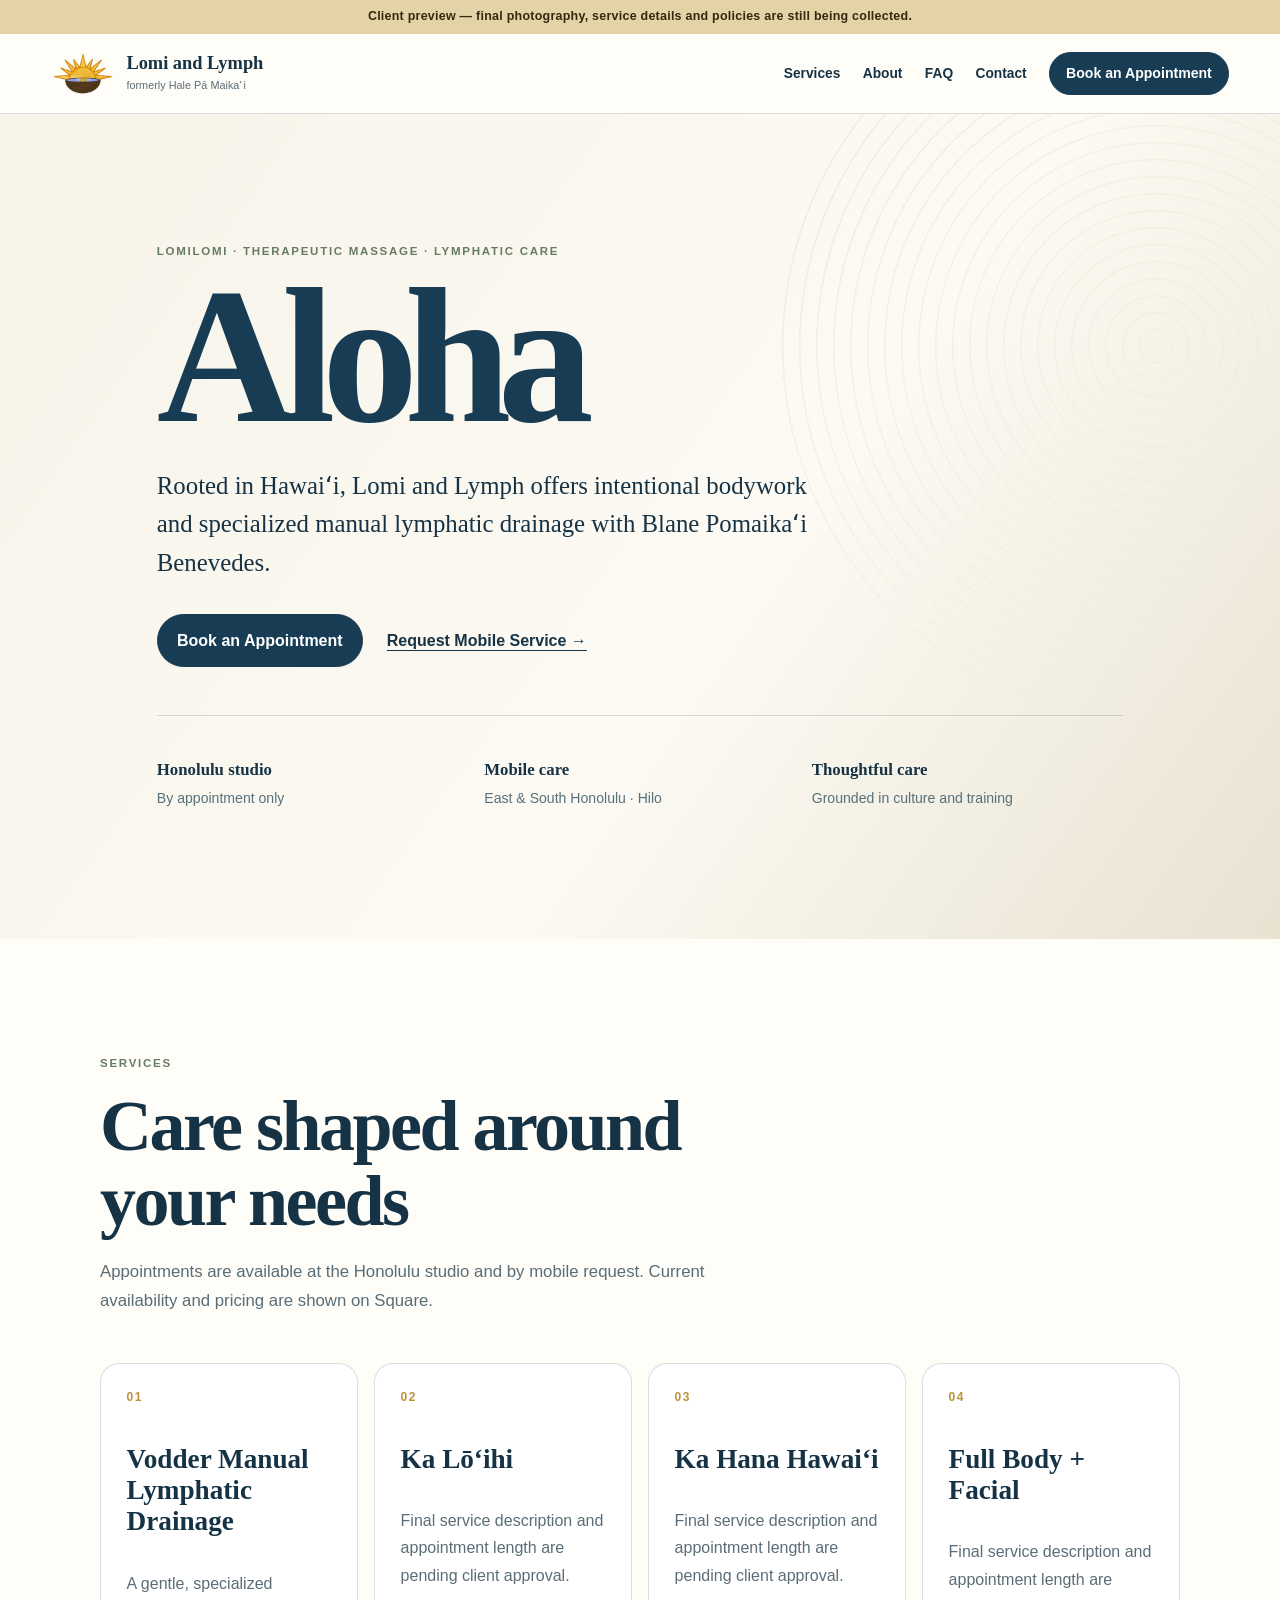
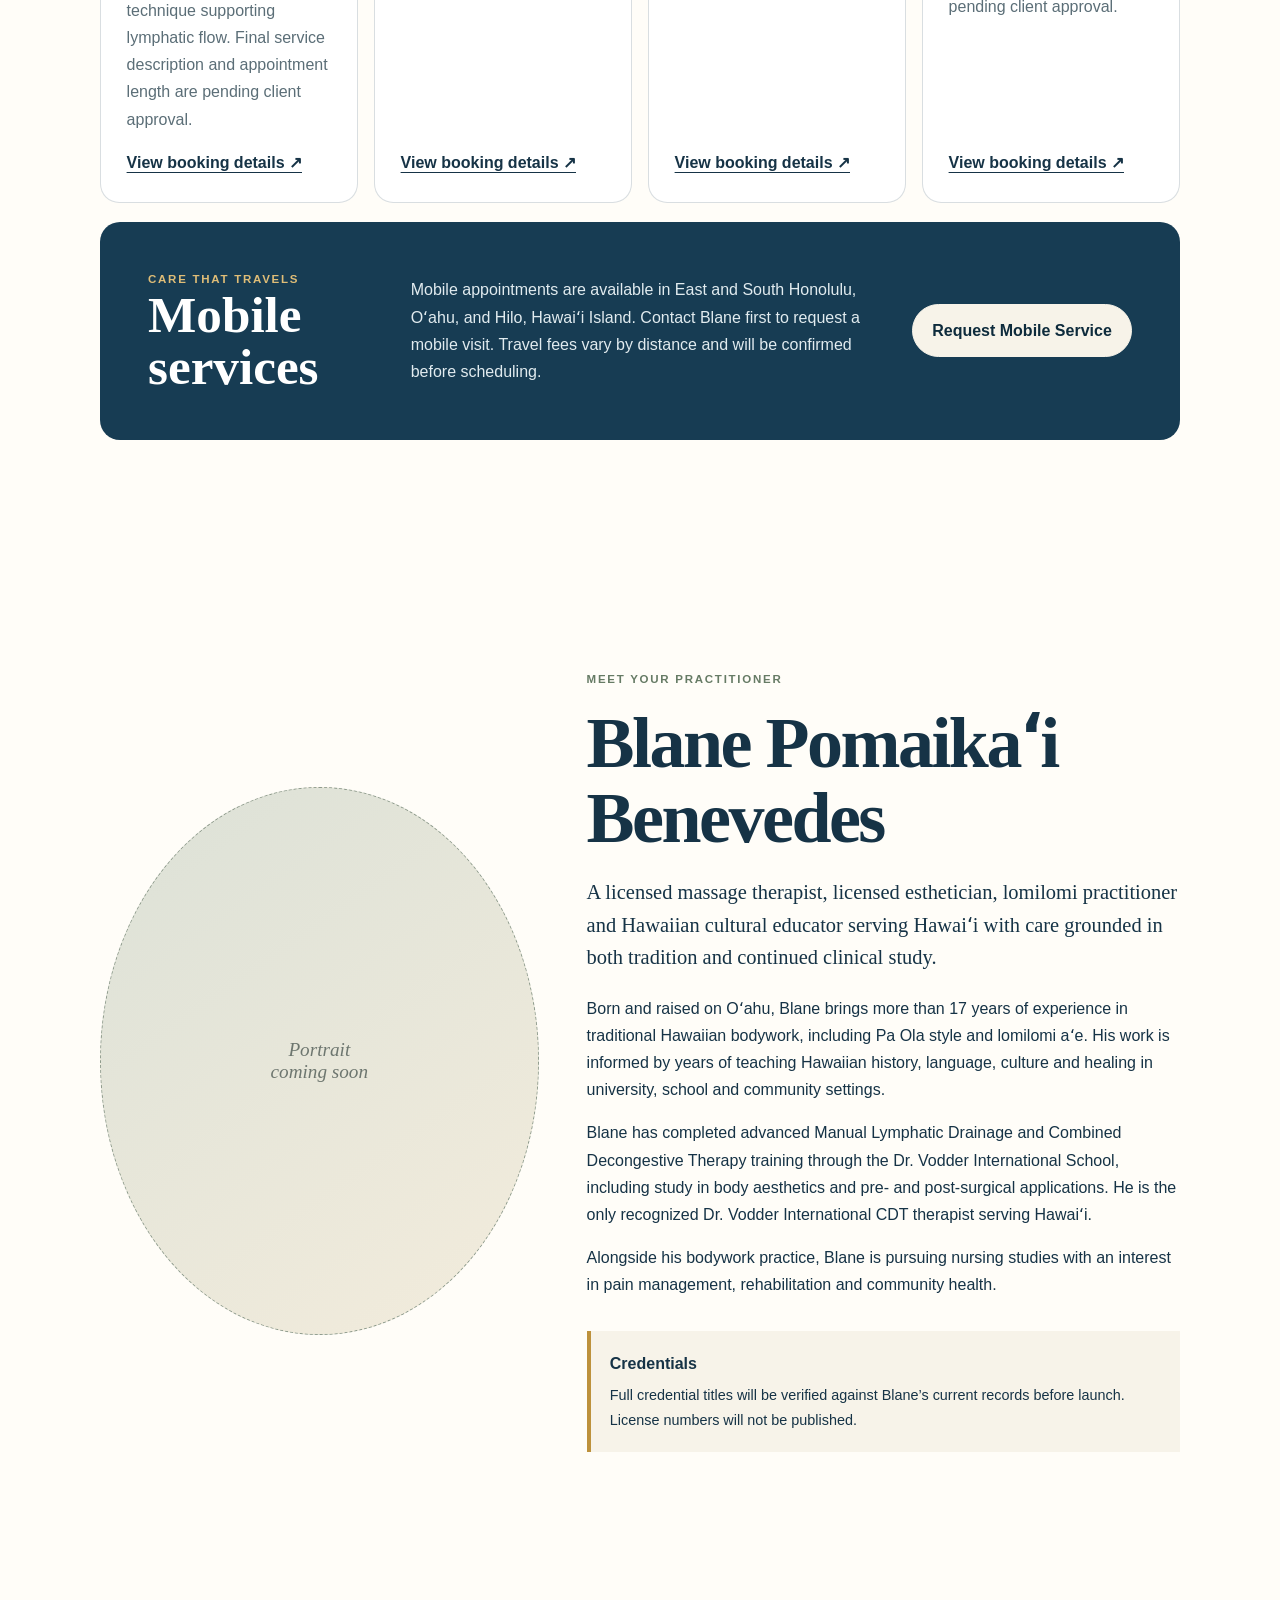
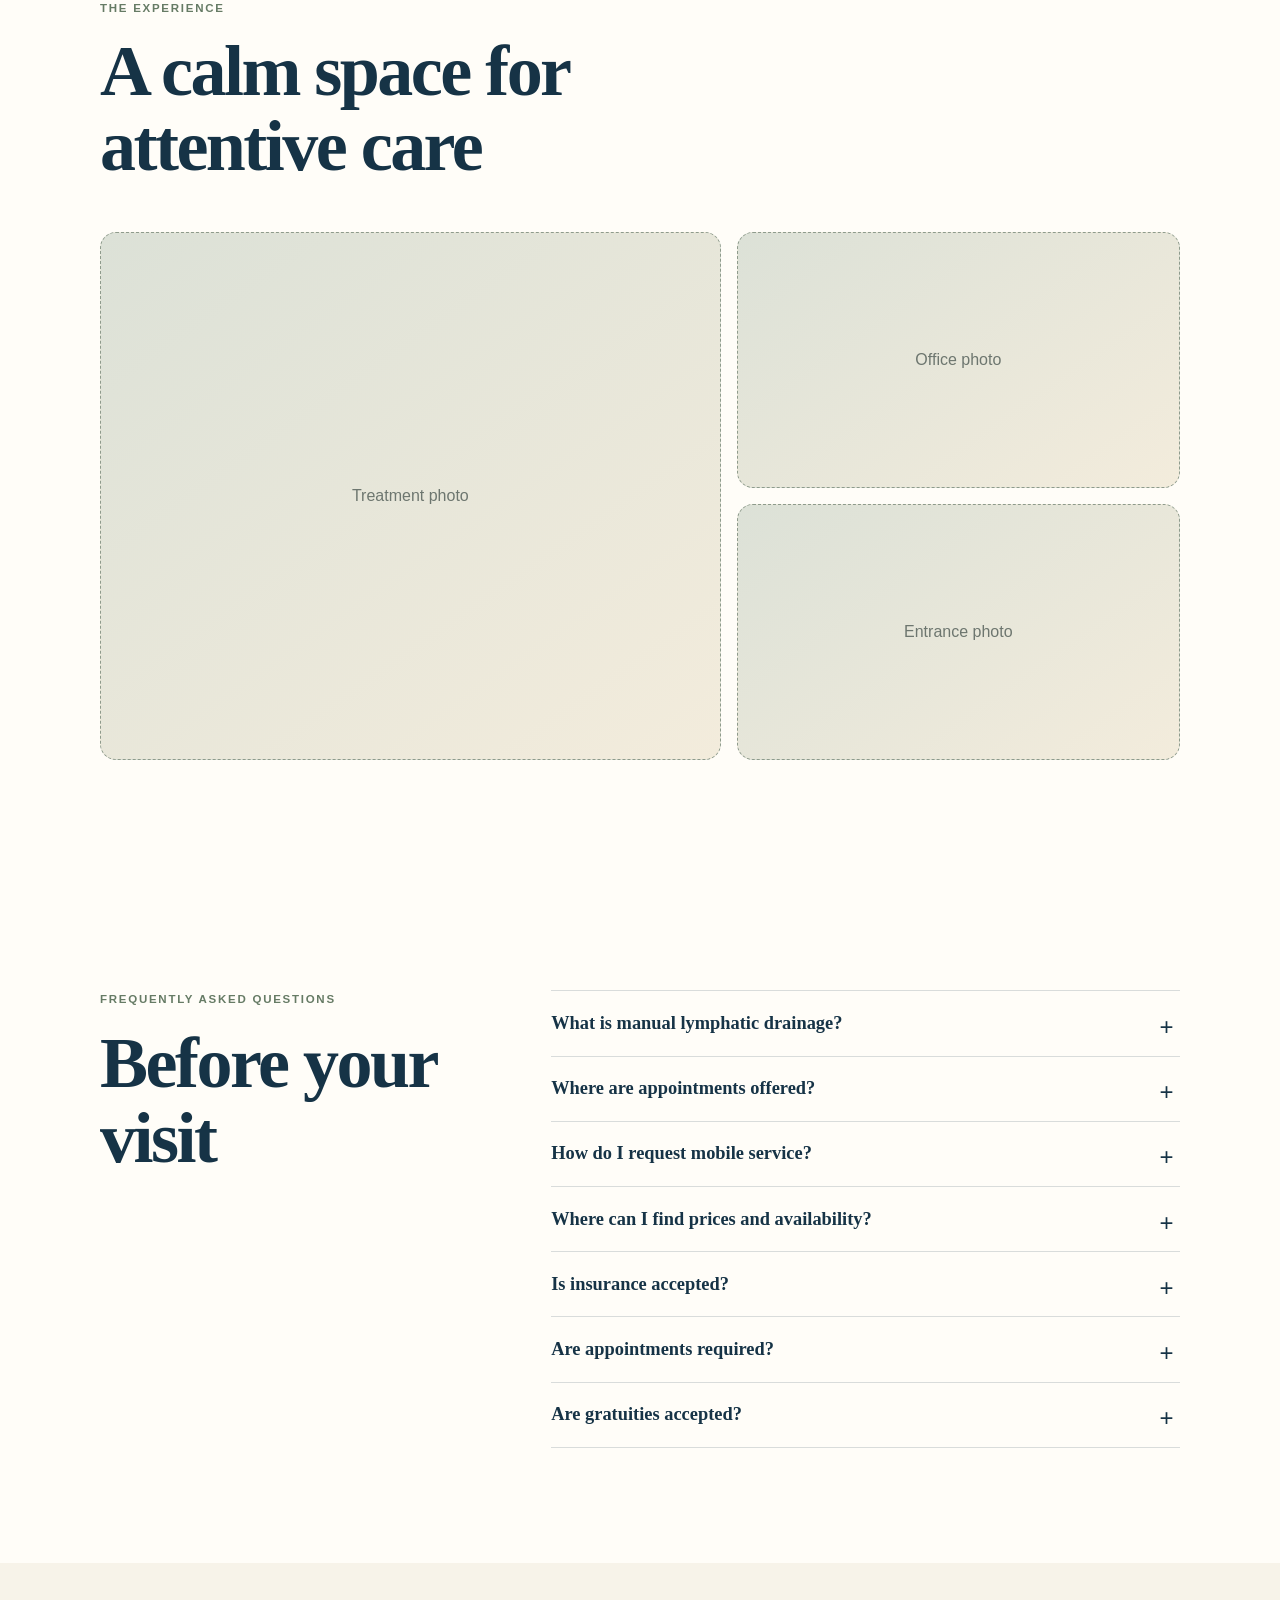
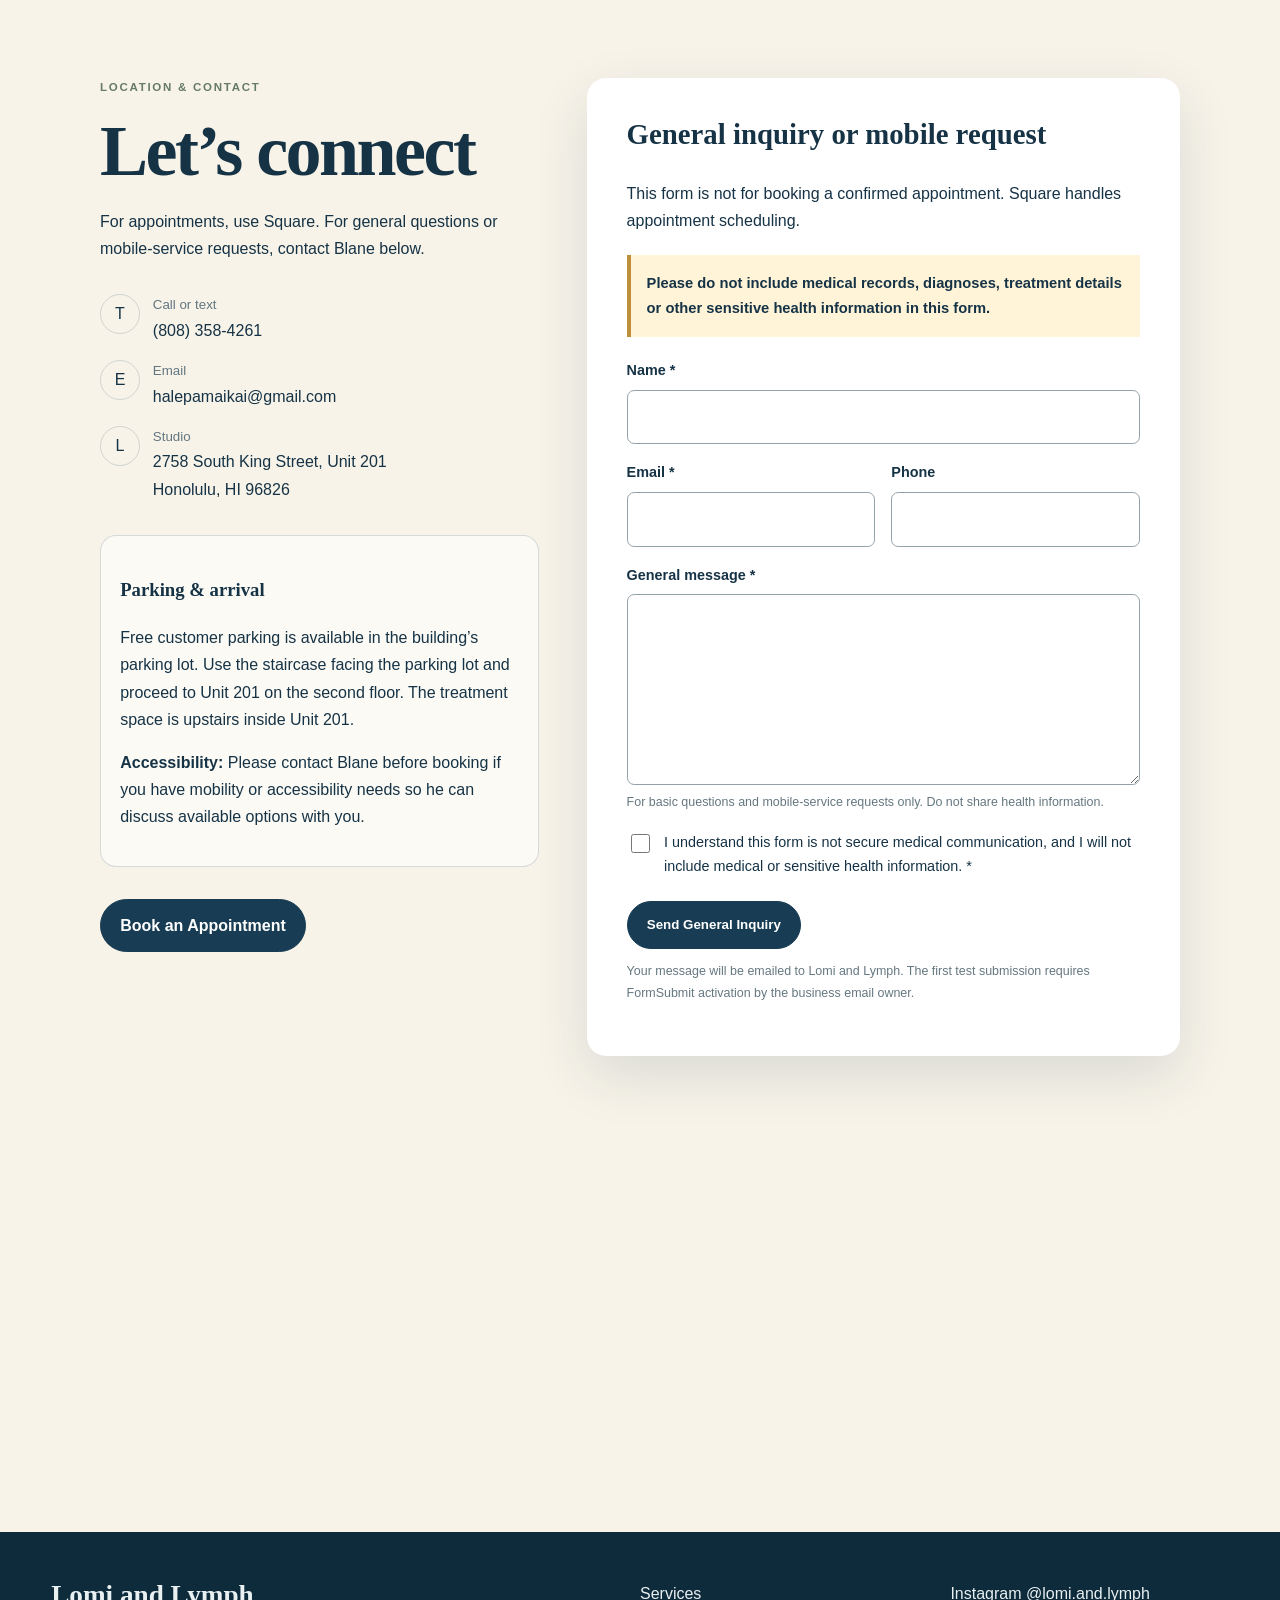
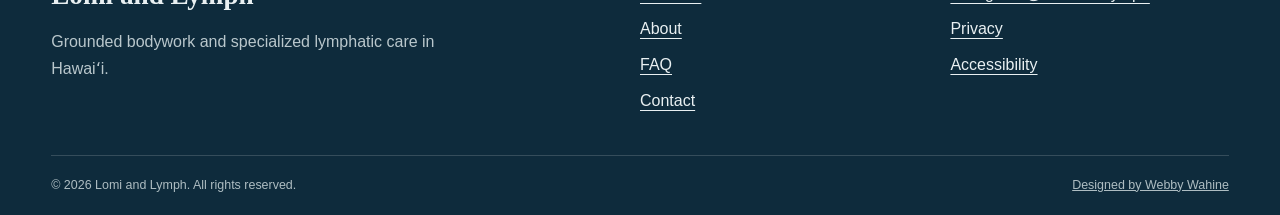
==== index.html @ 72936979 "Add files via upload Create initial Lomi and Lymph website preview" ====
<!doctype html>
<html lang="en">
<head>
  <meta charset="utf-8">
  <meta name="viewport" content="width=device-width, initial-scale=1">
  <title>Lomi and Lymph | Lomilomi &amp; Lymphatic Care in Hawaiʻi</title>
  <meta name="description" content="Lomilomi, therapeutic massage and Dr. Vodder–trained manual lymphatic drainage with Blane Pomaikaʻi Benevedes in Honolulu, Oʻahu and Hilo, Hawaiʻi.">
  <link rel="canonical" href="https://www.lomiandlymphhawaii.com/">
  <meta property="og:title" content="Lomi and Lymph">
  <meta property="og:description" content="Grounded bodywork and specialized lymphatic care in Hawaiʻi.">
  <meta property="og:type" content="website">
  <meta property="og:url" content="https://www.lomiandlymphhawaii.com/">
  <meta property="og:image" content="https://www.lomiandlymphhawaii.com/assets/images/og-image.png">
  <meta name="twitter:card" content="summary_large_image">
  <meta name="theme-color" content="#173c53">
  <link rel="icon" href="assets/images/lomi-and-lymph-logo.png" type="image/png">
  <link rel="stylesheet" href="assets/styles/main.css">
  <script defer src="assets/scripts/main.js"></script>
  <script type="application/ld+json">
  {"@context":"https://schema.org","@type":"HealthAndBeautyBusiness","name":"Lomi and Lymph","alternateName":"Hale Pā Maikaʻi","url":"https://www.lomiandlymphhawaii.com/","email":"halepamaikai@gmail.com","telephone":"+1-808-358-4261","address":{"@type":"PostalAddress","streetAddress":"2758 South King Street, Unit 201","addressLocality":"Honolulu","addressRegion":"HI","postalCode":"96826","addressCountry":"US"},"areaServed":["East Honolulu, Oʻahu","South Honolulu, Oʻahu","Hilo, Hawaiʻi"],"sameAs":["https://www.instagram.com/lomi.and.lymph/"]}
  </script>
</head>
<body>
  <a class="skip-link" href="#main">Skip to main content</a>
  <div class="preview-note" role="note">Client preview — final photography, service details and policies are still being collected.</div>
  <header class="site-header" data-header>
    <a class="brand" href="#top" aria-label="Lomi and Lymph home">
      <img src="assets/images/lomi-and-lymph-logo.png" width="74" height="50" alt="">
      <span><strong>Lomi and Lymph</strong><small>formerly Hale Pā Maikaʻi</small></span>
    </a>
    <button class="menu-button" type="button" aria-expanded="false" aria-controls="site-nav"><span class="sr-only">Open menu</span><span></span><span></span><span></span></button>
    <nav id="site-nav" class="site-nav" aria-label="Primary navigation">
      <a href="#services">Services</a><a href="#about">About</a><a href="#faq">FAQ</a><a href="#contact">Contact</a>
      <a class="button button-small" href="https://pa-maikai.square.site/" target="_blank" rel="noopener noreferrer">Book an Appointment</a>
    </nav>
  </header>

  <main id="main">
    <section class="hero" id="top">
      <div class="hero-rings" aria-hidden="true"></div>
      <div class="hero-inner">
        <p class="eyebrow">Lomilomi · Therapeutic massage · Lymphatic care</p>
        <h1>Aloha</h1>
        <p class="hero-copy">Rooted in Hawaiʻi, Lomi and Lymph offers intentional bodywork and specialized manual lymphatic drainage with Blane Pomaikaʻi Benevedes.</p>
        <div class="actions">
          <a class="button" href="https://pa-maikai.square.site/" target="_blank" rel="noopener noreferrer">Book an Appointment</a>
          <a class="text-link" href="#contact">Request Mobile Service <span aria-hidden="true">→</span></a>
        </div>
        <ul class="hero-details" aria-label="Service summary">
          <li><strong>Honolulu studio</strong><span>By appointment only</span></li>
          <li><strong>Mobile care</strong><span>East &amp; South Honolulu · Hilo</span></li>
          <li><strong>Thoughtful care</strong><span>Grounded in culture and training</span></li>
        </ul>
      </div>
    </section>

    <section class="section" id="services">
      <div class="section-heading"><p class="eyebrow">Services</p><h2>Care shaped around your needs</h2><p>Appointments are available at the Honolulu studio and by mobile request. Current availability and pricing are shown on Square.</p></div>
      <div class="service-grid">
        <article class="service-card"><span class="service-number">01</span><h3>Vodder Manual Lymphatic Drainage</h3><p>A gentle, specialized technique supporting lymphatic flow. Final service description and appointment length are pending client approval.</p><a href="https://pa-maikai.square.site/" target="_blank" rel="noopener noreferrer">View booking details <span aria-hidden="true">↗</span></a></article>
        <article class="service-card"><span class="service-number">02</span><h3>Ka Lō‘ihi</h3><p>Final service description and appointment length are pending client approval.</p><a href="https://pa-maikai.square.site/" target="_blank" rel="noopener noreferrer">View booking details <span aria-hidden="true">↗</span></a></article>
        <article class="service-card"><span class="service-number">03</span><h3>Ka Hana Hawai‘i</h3><p>Final service description and appointment length are pending client approval.</p><a href="https://pa-maikai.square.site/" target="_blank" rel="noopener noreferrer">View booking details <span aria-hidden="true">↗</span></a></article>
        <article class="service-card"><span class="service-number">04</span><h3>Full Body + Facial</h3><p>Final service description and appointment length are pending client approval.</p><a href="https://pa-maikai.square.site/" target="_blank" rel="noopener noreferrer">View booking details <span aria-hidden="true">↗</span></a></article>
      </div>
      <div class="mobile-panel"><div><p class="eyebrow">Care that travels</p><h3>Mobile services</h3></div><p>Mobile appointments are available in East and South Honolulu, Oʻahu, and Hilo, Hawaiʻi Island. Contact Blane first to request a mobile visit. Travel fees vary by distance and will be confirmed before scheduling.</p><a class="button button-light" href="#contact">Request Mobile Service</a></div>
    </section>

    <section class="section about" id="about">
      <div class="portrait-placeholder" role="img" aria-label="Professional portrait of Blane Pomaikaʻi Benevedes will be added here"><span>Portrait<br>coming soon</span></div>
      <div class="about-copy"><p class="eyebrow">Meet your practitioner</p><h2>Blane Pomaikaʻi Benevedes</h2><p class="lead">A licensed massage therapist, licensed esthetician, lomilomi practitioner and Hawaiian cultural educator serving Hawaiʻi with care grounded in both tradition and continued clinical study.</p><p>Born and raised on Oʻahu, Blane brings more than 17 years of experience in traditional Hawaiian bodywork, including Pa Ola style and lomilomi aʻe. His work is informed by years of teaching Hawaiian history, language, culture and healing in university, school and community settings.</p><p>Blane has completed advanced Manual Lymphatic Drainage and Combined Decongestive Therapy training through the Dr. Vodder International School, including study in body aesthetics and pre- and post-surgical applications. He is the only recognized Dr. Vodder International CDT therapist serving Hawaiʻi.</p><p>Alongside his bodywork practice, Blane is pursuing nursing studies with an interest in pain management, rehabilitation and community health.</p><div class="credential-note"><strong>Credentials</strong><span>Full credential titles will be verified against Blane’s current records before launch. License numbers will not be published.</span></div></div>
    </section>

    <section class="gallery section" aria-labelledby="gallery-title"><div class="section-heading"><p class="eyebrow">The experience</p><h2 id="gallery-title">A calm space for attentive care</h2></div><div class="photo-grid"><div class="photo-placeholder wide" role="img" aria-label="Treatment photograph will be added here">Treatment photo</div><div class="photo-placeholder" role="img" aria-label="Office photograph will be added here">Office photo</div><div class="photo-placeholder" role="img" aria-label="Entrance photograph will be added here">Entrance photo</div></div></section>

    <section class="section faq" id="faq"><div class="section-heading"><p class="eyebrow">Frequently asked questions</p><h2>Before your visit</h2></div><div class="accordion">
      <details><summary>What is manual lymphatic drainage?</summary><p>Manual lymphatic drainage is a gentle, specialized hands-on technique. Your Square booking details and a conversation with Blane can help determine which service is appropriate for you.</p></details>
      <details><summary>Where are appointments offered?</summary><p>Studio appointments are available at 2758 South King Street, Unit 201, Honolulu. Mobile services are offered by request in East and South Honolulu, Oʻahu, and Hilo, Hawaiʻi Island.</p></details>
      <details><summary>How do I request mobile service?</summary><p>Use the general inquiry form below, email or call Blane before booking. Do not include medical or sensitive health information in the form.</p></details>
      <details><summary>Where can I find prices and availability?</summary><p>Current prices and appointment availability are shown on the Square booking site.</p></details>
      <details><summary>Is insurance accepted?</summary><p>Insurance is not accepted at this time.</p></details>
      <details><summary>Are appointments required?</summary><p>Yes. All studio and mobile visits are by appointment only.</p></details>
      <details><summary>Are gratuities accepted?</summary><p>Yes, gratuities are accepted.</p></details>
    </div></section>

    <section class="contact-section" id="contact"><div class="section contact-grid">
      <div class="contact-info"><p class="eyebrow">Location &amp; contact</p><h2>Let’s connect</h2><p>For appointments, use Square. For general questions or mobile-service requests, contact Blane below.</p>
        <div class="contact-list"><a href="tel:+18083584261"><span class="icon" aria-hidden="true">T</span><span><small>Call or text</small>(808) 358-4261</span></a><a href="mailto:halepamaikai@gmail.com"><span class="icon" aria-hidden="true">E</span><span><small>Email</small>halepamaikai@gmail.com</span></a><a href="https://www.google.com/maps/search/?api=1&amp;query=2758+South+King+Street+Unit+201+Honolulu+HI+96826" target="_blank" rel="noopener noreferrer"><span class="icon" aria-hidden="true">L</span><span><small>Studio</small>2758 South King Street, Unit 201<br>Honolulu, HI 96826</span></a></div>
        <div class="arrival"><h3>Parking &amp; arrival</h3><p>Free customer parking is available in the building’s parking lot. Use the staircase facing the parking lot and proceed to Unit 201 on the second floor. The treatment space is upstairs inside Unit 201.</p><p><strong>Accessibility:</strong> Please contact Blane before booking if you have mobility or accessibility needs so he can discuss available options with you.</p></div>
        <a class="button" href="https://pa-maikai.square.site/" target="_blank" rel="noopener noreferrer">Book an Appointment</a>
      </div>
      <div class="form-card"><h3>General inquiry or mobile request</h3><p>This form is not for booking a confirmed appointment. Square handles appointment scheduling.</p>
        <div class="privacy-alert"><strong>Please do not include medical records, diagnoses, treatment details or other sensitive health information in this form.</strong></div>
        <form action="https://formsubmit.co/halepamaikai@gmail.com" method="POST" data-contact-form>
          <input type="hidden" name="_subject" value="New Lomi and Lymph website inquiry">
          <input type="hidden" name="_template" value="table">
          <input type="hidden" name="_next" value="https://www.lomiandlymphhawaii.com/thank-you.html">
          <input type="text" name="_honey" class="honey" tabindex="-1" autocomplete="off" aria-hidden="true">
          <div class="field"><label for="name">Name <span aria-hidden="true">*</span></label><input id="name" name="name" autocomplete="name" required></div>
          <div class="field-row"><div class="field"><label for="email">Email <span aria-hidden="true">*</span></label><input id="email" name="email" type="email" autocomplete="email" required></div><div class="field"><label for="phone">Phone</label><input id="phone" name="phone" type="tel" autocomplete="tel"></div></div>
          <div class="field"><label for="message">General message <span aria-hidden="true">*</span></label><textarea id="message" name="message" rows="6" required aria-describedby="message-help"></textarea><small id="message-help">For basic questions and mobile-service requests only. Do not share health information.</small></div>
          <div class="checkbox"><input id="consent" name="privacy_acknowledgment" type="checkbox" value="Acknowledged" required><label for="consent">I understand this form is not secure medical communication, and I will not include medical or sensitive health information. <span aria-hidden="true">*</span></label></div>
          <button class="button" type="submit">Send General Inquiry</button>
          <p class="form-note">Your message will be emailed to Lomi and Lymph. The first test submission requires FormSubmit activation by the business email owner.</p>
        </form>
      </div>
    </div><iframe class="map" title="Map showing 2758 South King Street in Honolulu" loading="lazy" referrerpolicy="no-referrer-when-downgrade" src="https://www.google.com/maps?q=2758+South+King+Street+Honolulu+HI+96826&amp;output=embed"></iframe></section>
  </main>

  <footer class="site-footer"><div class="footer-main"><div><a class="footer-brand" href="#top">Lomi and Lymph</a><p>Grounded bodywork and specialized lymphatic care in Hawaiʻi.</p></div><nav aria-label="Footer navigation"><a href="#services">Services</a><a href="#about">About</a><a href="#faq">FAQ</a><a href="#contact">Contact</a></nav><div><a href="https://www.instagram.com/lomi.and.lymph/" target="_blank" rel="noopener noreferrer">Instagram @lomi.and.lymph</a><a href="privacy.html">Privacy</a><a href="accessibility.html">Accessibility</a></div></div><div class="footer-bottom"><span>© <span data-year></span> Lomi and Lymph. All rights reserved.</span><a href="https://www.webbywahine.com/" target="_blank" rel="noopener noreferrer">Designed by Webby Wahine</a></div></footer>
</body>
</html>
---- assets/styles/main.css ----
:root{--ink:#163346;--ocean:#173c53;--ocean-2:#0e2b3c;--green:#667b65;--gold:#bd913c;--cream:#f7f3e9;--white:#fffdf8;--line:rgba(22,51,70,.16);--shadow:0 20px 55px rgba(14,43,60,.12);--serif:Georgia,'Times New Roman',serif;--sans:Arial,'Helvetica Neue',sans-serif}
*{box-sizing:border-box}html{scroll-behavior:smooth;scroll-padding-top:7rem}body{margin:0;color:var(--ink);background:var(--white);font:400 1rem/1.7 var(--sans)}body.menu-open{overflow:hidden}a{color:inherit}img{max-width:100%;height:auto}.sr-only{position:absolute;width:1px;height:1px;padding:0;margin:-1px;overflow:hidden;clip:rect(0,0,0,0);white-space:nowrap;border:0}.skip-link{position:fixed;left:1rem;top:-5rem;z-index:100;padding:.75rem 1rem;background:var(--gold);color:var(--ocean-2);font-weight:700}.skip-link:focus{top:1rem}.preview-note{padding:.4rem 1rem;text-align:center;background:#e5d3a8;color:#34280f;font-size:.78rem;font-weight:700;letter-spacing:.02em}.site-header{position:sticky;top:0;z-index:50;display:flex;align-items:center;justify-content:space-between;min-height:5rem;padding:.65rem clamp(1rem,4vw,4rem);background:rgba(255,253,248,.95);border-bottom:1px solid var(--line);backdrop-filter:blur(14px)}.brand{display:flex;align-items:center;gap:.7rem;text-decoration:none}.brand img{width:4rem;height:2.8rem;object-fit:contain}.brand strong{display:block;font:700 1.15rem/1.1 var(--serif)}.brand small{display:block;color:#5b6e77;font-size:.68rem;margin-top:.2rem}.menu-button{display:grid;gap:5px;width:2.8rem;height:2.8rem;place-content:center;border:1px solid var(--line);background:transparent;border-radius:50%}.menu-button span:not(.sr-only){display:block;width:1.2rem;height:2px;background:var(--ink)}.site-nav{display:none;position:fixed;inset:6rem 0 0;padding:2rem;background:var(--white);align-content:start;gap:1.2rem}.site-nav.open{display:grid}.site-nav>a:not(.button){font:700 1.4rem var(--serif);text-decoration:none}.button{display:inline-flex;align-items:center;justify-content:center;min-height:3rem;padding:.75rem 1.2rem;border:1px solid var(--ocean);border-radius:999px;background:var(--ocean);color:#fff;text-decoration:none;font-weight:700;cursor:pointer}.button:hover{background:var(--gold);border-color:var(--gold);color:var(--ocean-2)}.button-small{min-height:2.6rem;padding:.55rem 1rem;font-size:.88rem}.button-light{background:var(--cream);border-color:var(--cream);color:var(--ocean-2)}.text-link{font-weight:700;text-underline-offset:.25em}.hero{position:relative;overflow:hidden;min-height:calc(100vh - 6.8rem);display:grid;align-items:center;background:linear-gradient(125deg,var(--cream),#fcfaf3 58%,#e8e2d1)}.hero-inner{position:relative;z-index:2;width:min(1120px,100%);margin:auto;padding:clamp(4rem,10vw,8rem) clamp(1.2rem,6vw,5rem)}.hero-rings{position:absolute;width:min(75vw,760px);aspect-ratio:1;right:-20%;top:-18%;border-radius:50%;opacity:.8;background:repeating-radial-gradient(circle,transparent 0 15px,rgba(189,145,60,.2) 16px 17px);mask-image:linear-gradient(130deg,#000,transparent 70%)}.eyebrow{text-transform:uppercase;letter-spacing:.15em;font-size:.72rem;font-weight:800;color:var(--green);margin:0 0 1rem}.hero h1{margin:0;font:700 clamp(5rem,19vw,12rem)/.82 var(--serif);letter-spacing:-.07em;color:var(--ocean)}.hero-copy{max-width:42rem;margin:2rem 0;font:400 clamp(1.18rem,2.4vw,1.55rem)/1.55 var(--serif)}.actions{display:flex;align-items:center;gap:1.5rem;flex-wrap:wrap}.hero-details{display:grid;gap:1rem;list-style:none;padding:2.5rem 0 0;margin:3rem 0 0;border-top:1px solid var(--line)}.hero-details li{display:grid;gap:.1rem}.hero-details strong{font-family:var(--serif);font-size:1.05rem}.hero-details span{font-size:.88rem;color:#56707c}.section{width:min(1160px,100%);margin:auto;padding:clamp(4.5rem,9vw,8rem) clamp(1.2rem,4vw,2.5rem)}.section-heading{max-width:42rem;margin-bottom:3rem}.section h2,.contact-section h2{font:700 clamp(2.4rem,6vw,4.5rem)/1.04 var(--serif);letter-spacing:-.035em;margin:.2rem 0 1.2rem}.section-heading>p:last-child{color:#586d77;font-size:1.05rem}.service-grid{display:grid;gap:1rem}.service-card{display:flex;flex-direction:column;min-height:20rem;padding:1.6rem;border:1px solid var(--line);background:#fff;border-radius:1.2rem}.service-number{font:700 .75rem var(--sans);color:var(--gold);letter-spacing:.12em}.service-card h3{font:700 1.7rem/1.15 var(--serif);margin:2.5rem 0 1rem}.service-card p{color:#5b6e77}.service-card a{margin-top:auto;font-weight:700;text-underline-offset:.25em}.mobile-panel{display:grid;gap:1.5rem;align-items:center;margin-top:1.2rem;padding:clamp(1.7rem,4vw,3rem);background:var(--ocean);color:#fff;border-radius:1.25rem}.mobile-panel .eyebrow{color:#dfbd77}.mobile-panel h3{font:700 clamp(2rem,5vw,3.2rem)/1 var(--serif);margin:0}.mobile-panel p{margin:0;color:#e1ebef}.about{display:grid;gap:3rem;align-items:center}.portrait-placeholder,.photo-placeholder{display:grid;place-items:center;text-align:center;color:#6d766f;background:linear-gradient(145deg,#dce1d7,#f3ecdc);border:1px dashed #8e9b8c;border-radius:50%}.portrait-placeholder{aspect-ratio:4/5;max-width:32rem;width:100%;justify-self:center}.portrait-placeholder span{font:italic 1.2rem var(--serif)}.about-copy .lead{font:400 1.28rem/1.6 var(--serif)}.credential-note{display:grid;gap:.4rem;margin-top:2rem;padding:1.2rem;border-left:4px solid var(--gold);background:var(--cream)}.credential-note span{font-size:.9rem}.gallery{padding-top:2rem}.photo-grid{display:grid;gap:1rem}.photo-placeholder{min-height:16rem;border-radius:1rem}.photo-placeholder.wide{min-height:22rem}.faq{display:grid;gap:2rem}.accordion{border-top:1px solid var(--line)}details{border-bottom:1px solid var(--line)}summary{position:relative;padding:1.35rem 2.5rem 1.35rem 0;font:700 1.15rem var(--serif);cursor:pointer;list-style:none}summary::-webkit-details-marker{display:none}summary:after{content:'+';position:absolute;right:.4rem;font:400 1.5rem var(--sans)}details[open] summary:after{content:'−'}details p{max-width:46rem;margin:0 0 1.5rem;color:#566b75}.contact-section{background:var(--cream)}.contact-grid{display:grid;gap:3rem}.contact-list{display:grid;gap:1rem;margin:2rem 0}.contact-list a{display:flex;align-items:flex-start;gap:.8rem;text-decoration:none}.contact-list small{display:block;color:#637680}.icon{display:grid;place-items:center;width:2.5rem;height:2.5rem;flex:0 0 auto;border:1px solid var(--line);border-radius:50%;font-family:Arial}.arrival{margin:2rem 0;padding:1.2rem;border:1px solid var(--line);background:rgba(255,255,255,.55);border-radius:1rem}.arrival h3{font-family:var(--serif)}.form-card{padding:clamp(1.3rem,4vw,2.5rem);background:#fff;border-radius:1.2rem;box-shadow:var(--shadow)}.form-card h3{font:700 1.8rem var(--serif);margin-top:0}.privacy-alert{margin:1.3rem 0;padding:1rem;background:#fff4d8;border-left:4px solid var(--gold);font-size:.92rem}.field,.field-row{display:grid;gap:.45rem}.field-row{gap:1rem}.field{margin-bottom:1rem}label{font-weight:700;font-size:.9rem}input,textarea{width:100%;padding:.8rem;border:1px solid #93a2a8;border-radius:.45rem;background:#fff;font:inherit;color:var(--ink)}textarea{resize:vertical}.field small,.form-note{color:#657780;font-size:.78rem}.checkbox{display:grid;grid-template-columns:auto 1fr;gap:.7rem;align-items:start;margin:1rem 0 1.4rem}.checkbox input{width:1.2rem;height:1.2rem;margin-top:.25rem}.checkbox label{font-weight:400}.honey{position:absolute!important;left:-9999px!important}.map{display:block;width:100%;height:360px;border:0}.site-footer{padding:3rem clamp(1.2rem,4vw,4rem) 1.2rem;background:var(--ocean-2);color:#e9f0f2}.footer-main{display:grid;gap:2rem}.footer-brand{font:700 1.7rem var(--serif);text-decoration:none}.footer-main p{max-width:25rem;color:#b9c7cc}.footer-main nav,.footer-main>div:last-child{display:grid;align-content:start;gap:.55rem}.footer-main a{text-underline-offset:.22em}.footer-bottom{display:flex;justify-content:space-between;gap:1rem;flex-wrap:wrap;margin-top:2.5rem;padding-top:1.2rem;border-top:1px solid rgba(255,255,255,.16);font-size:.78rem;color:#aebdc2}:focus-visible{outline:3px solid #da9d27;outline-offset:4px}
@media (min-width:700px){.hero-details{grid-template-columns:repeat(3,1fr)}.service-grid{grid-template-columns:repeat(2,1fr)}.photo-grid{grid-template-columns:1.4fr 1fr}.photo-placeholder.wide{grid-row:span 2}.field-row{grid-template-columns:1fr 1fr}.footer-main{grid-template-columns:2fr 1fr 1fr}.mobile-panel{grid-template-columns:1fr 2fr auto}}
@media (min-width:900px){.menu-button{display:none}.site-nav{display:flex;position:static;align-items:center;gap:1.4rem;padding:0;background:transparent}.site-nav>a:not(.button){font:700 .86rem var(--sans)}.service-grid{grid-template-columns:repeat(4,1fr)}.about{grid-template-columns:.85fr 1.15fr}.faq{grid-template-columns:.8fr 1.2fr}.contact-grid{grid-template-columns:.85fr 1.15fr}}
@media (prefers-reduced-motion:reduce){html{scroll-behavior:auto}*,*:before,*:after{animation:none!important;transition:none!important}}
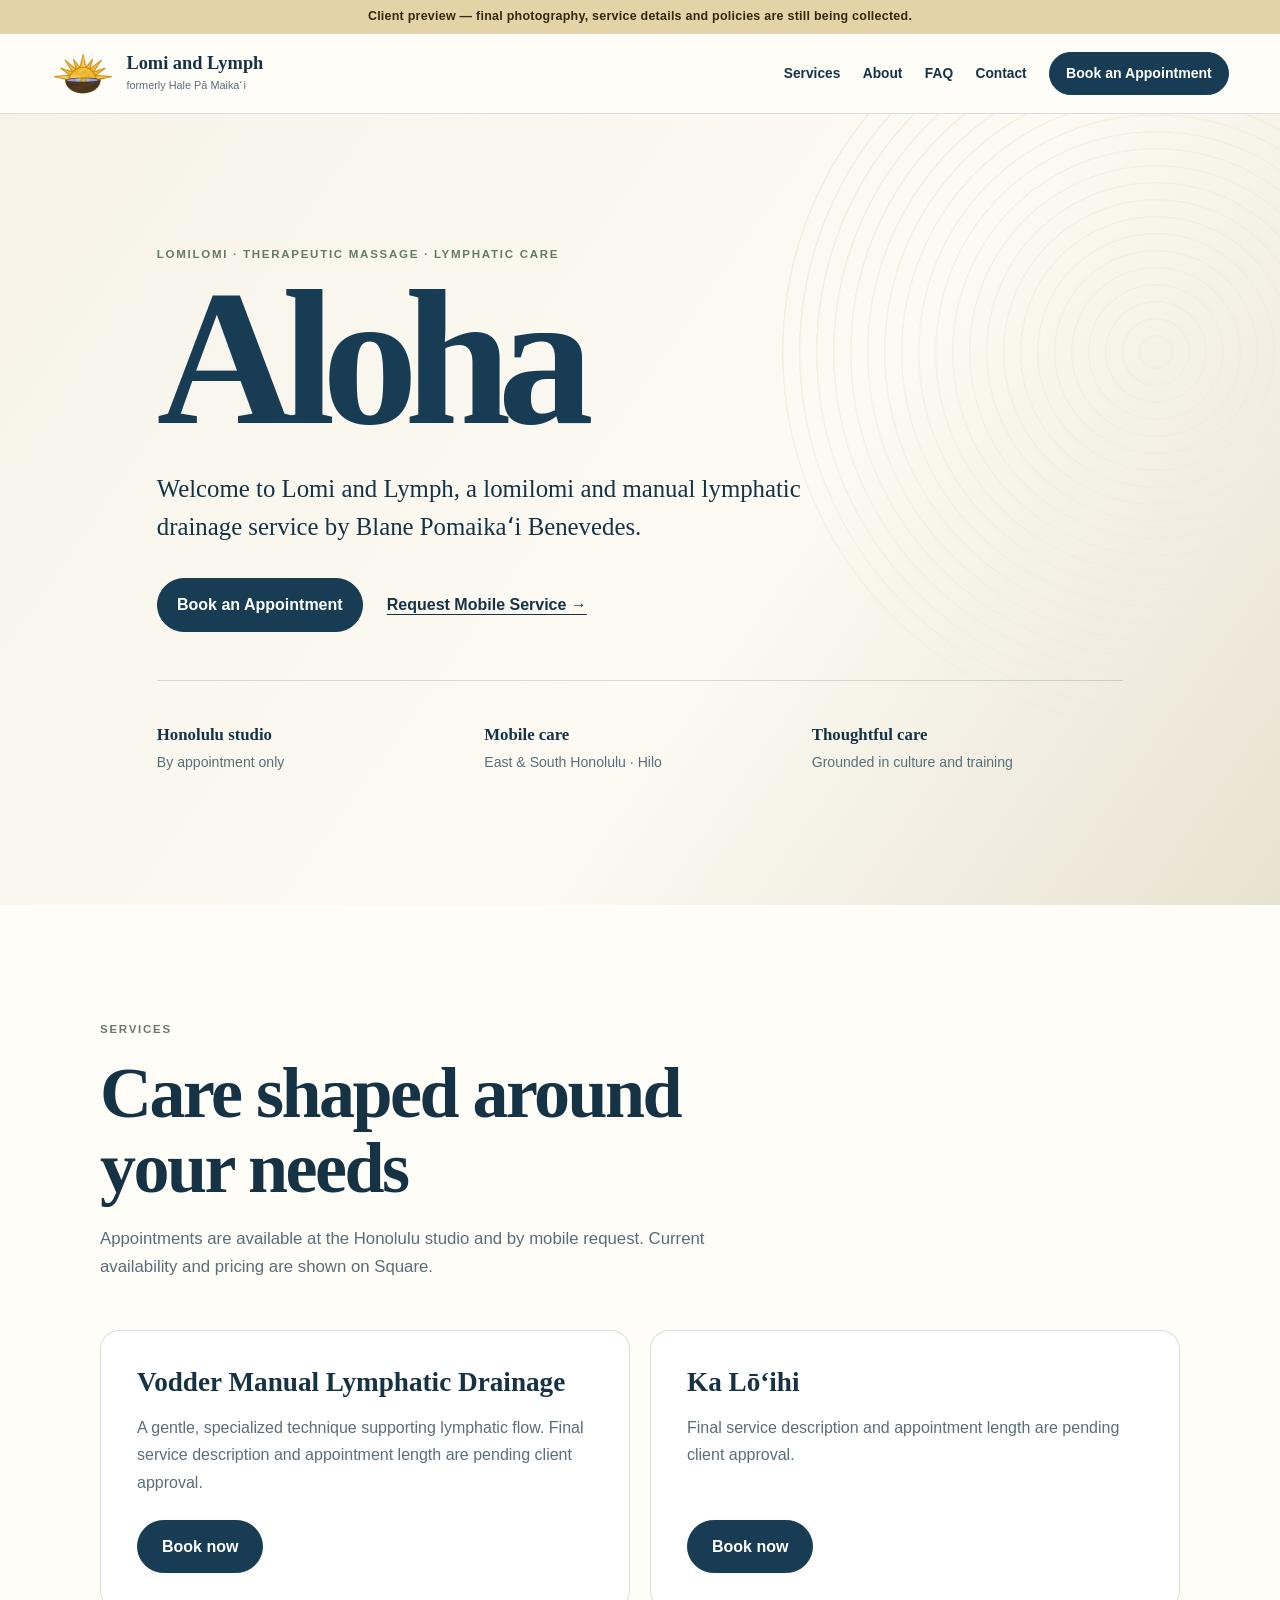
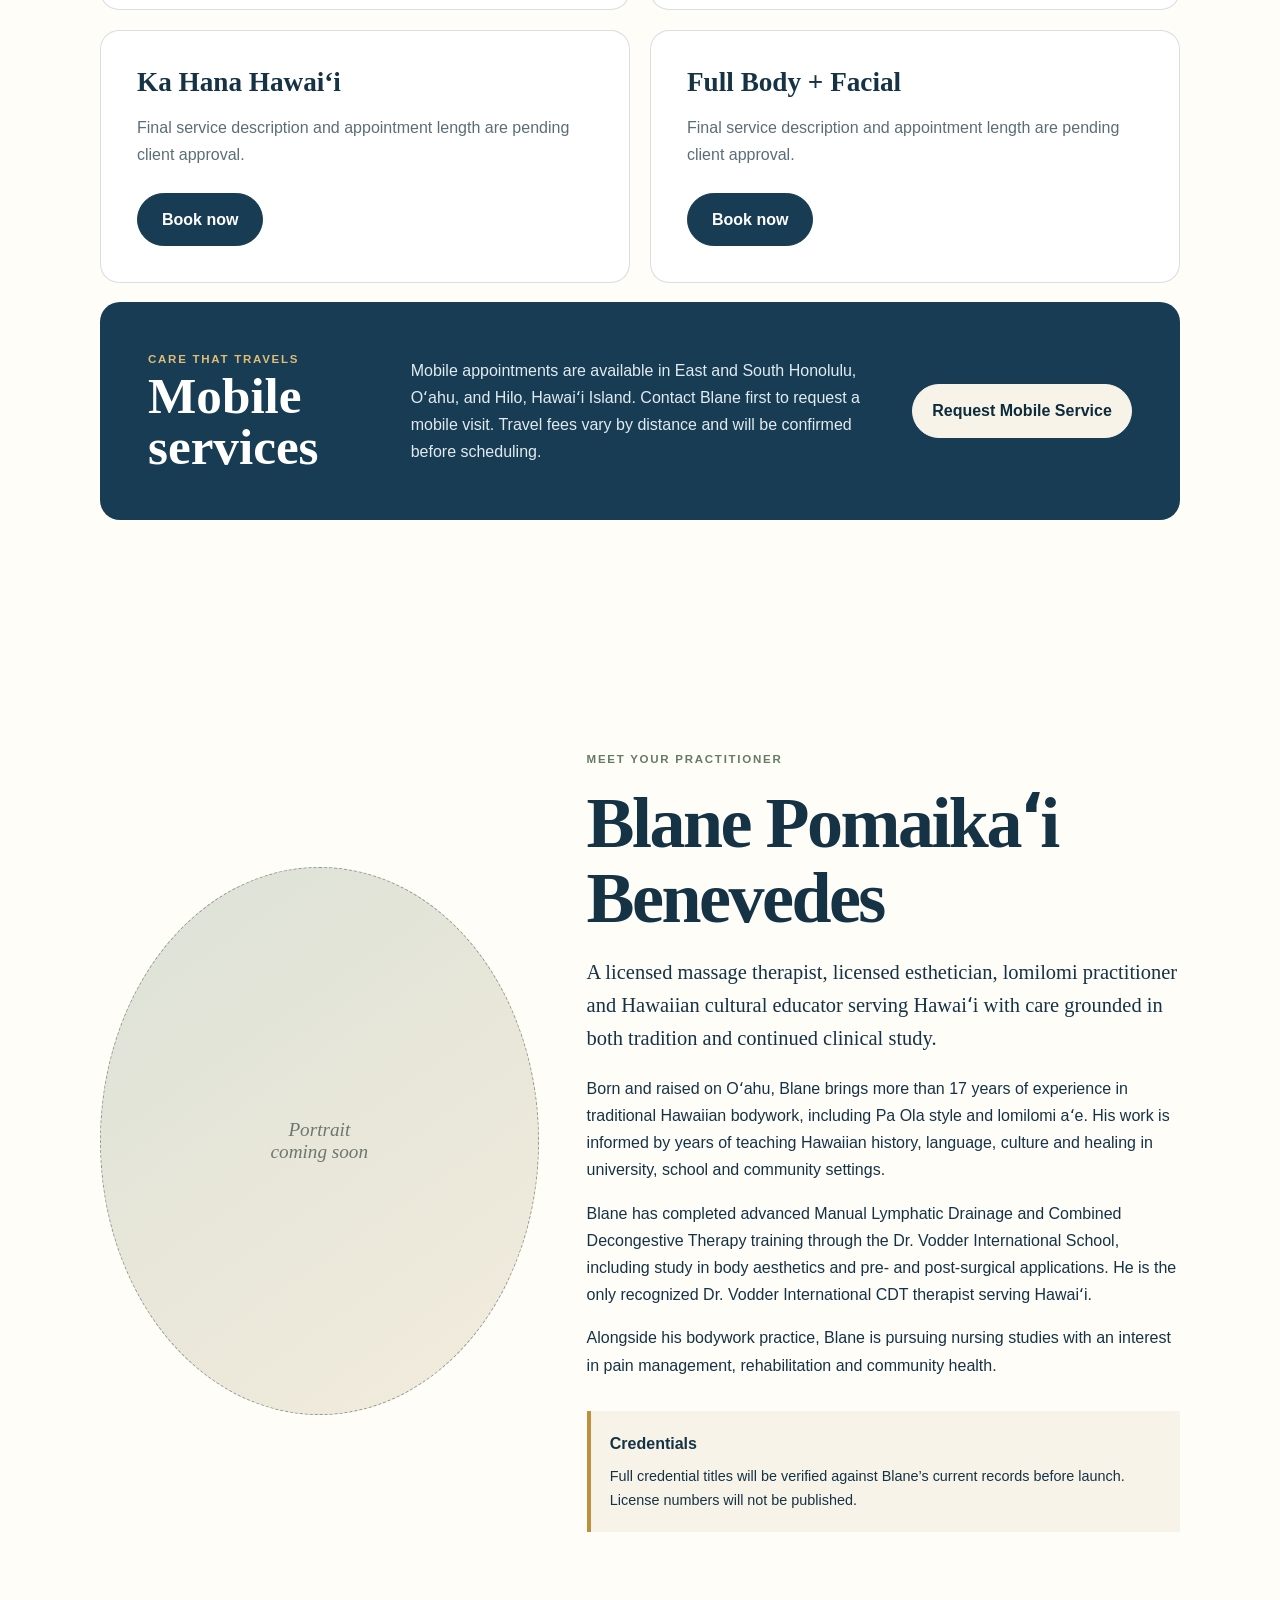
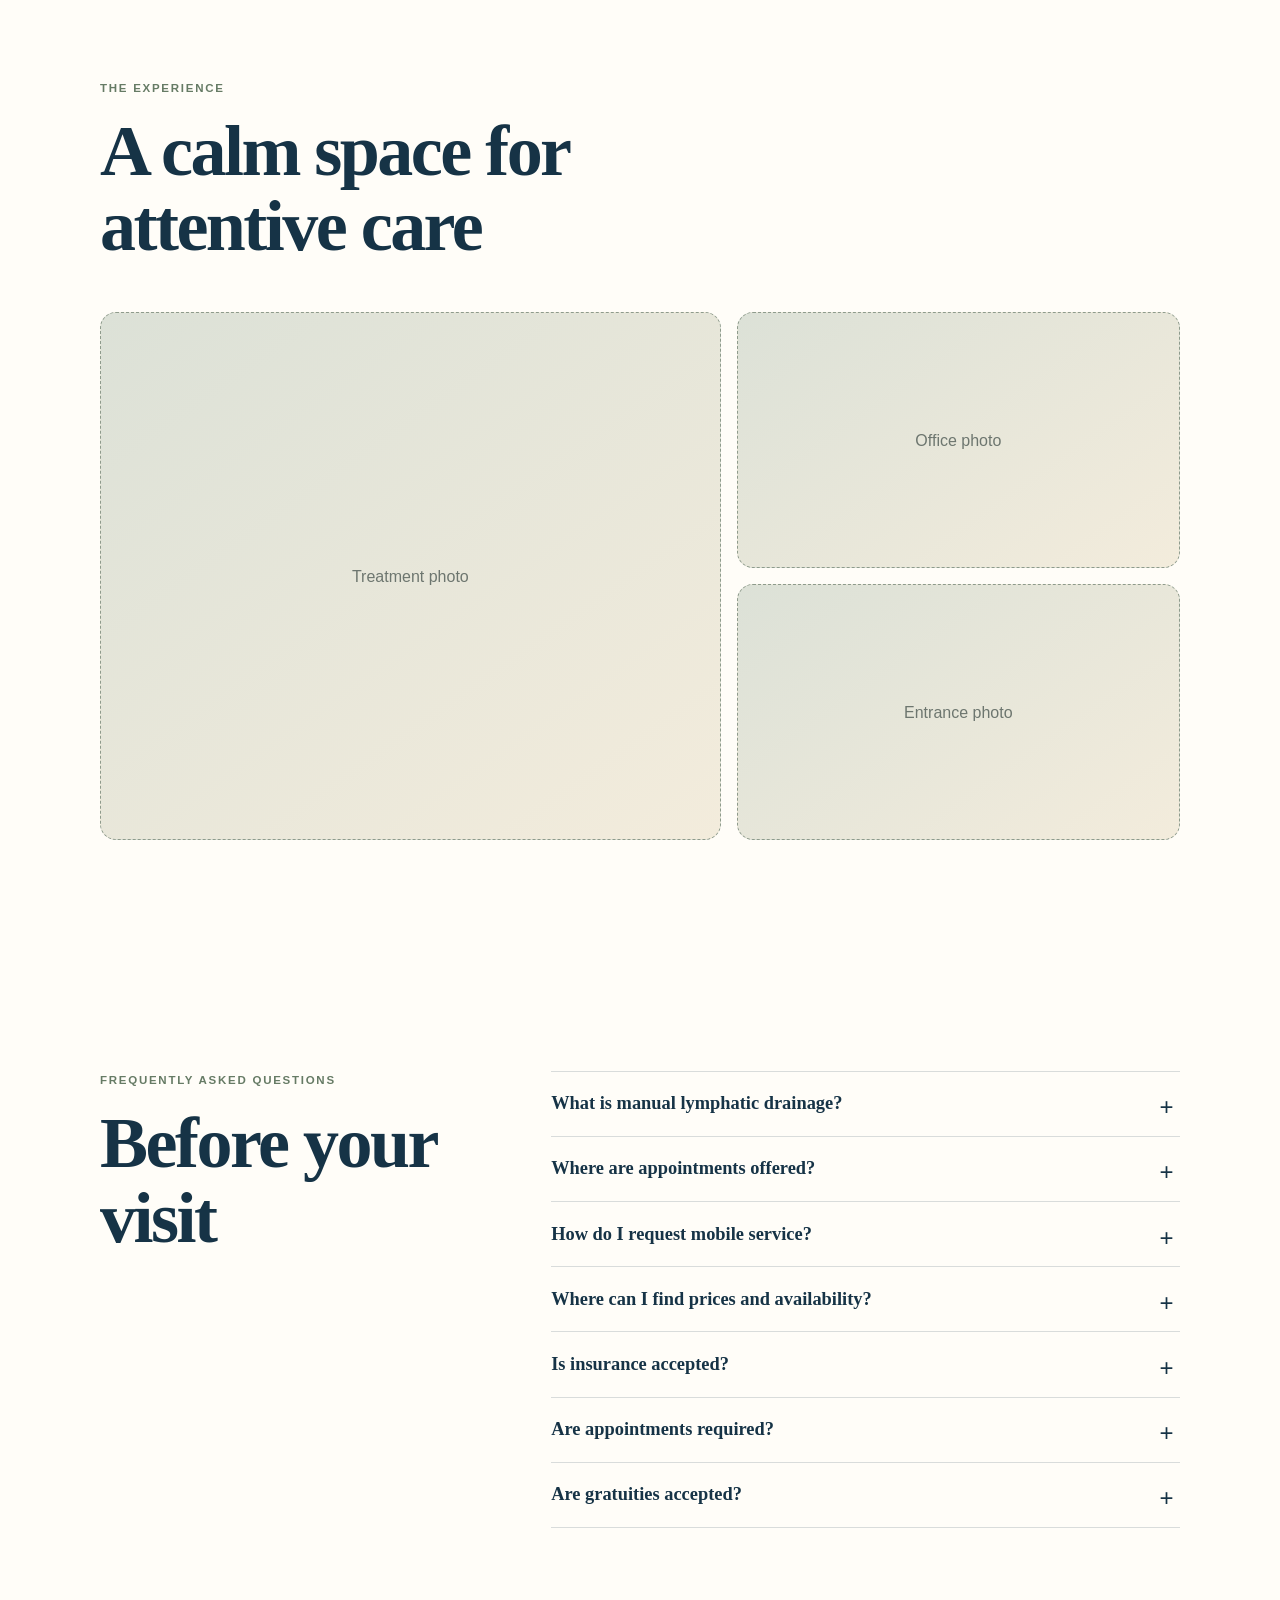
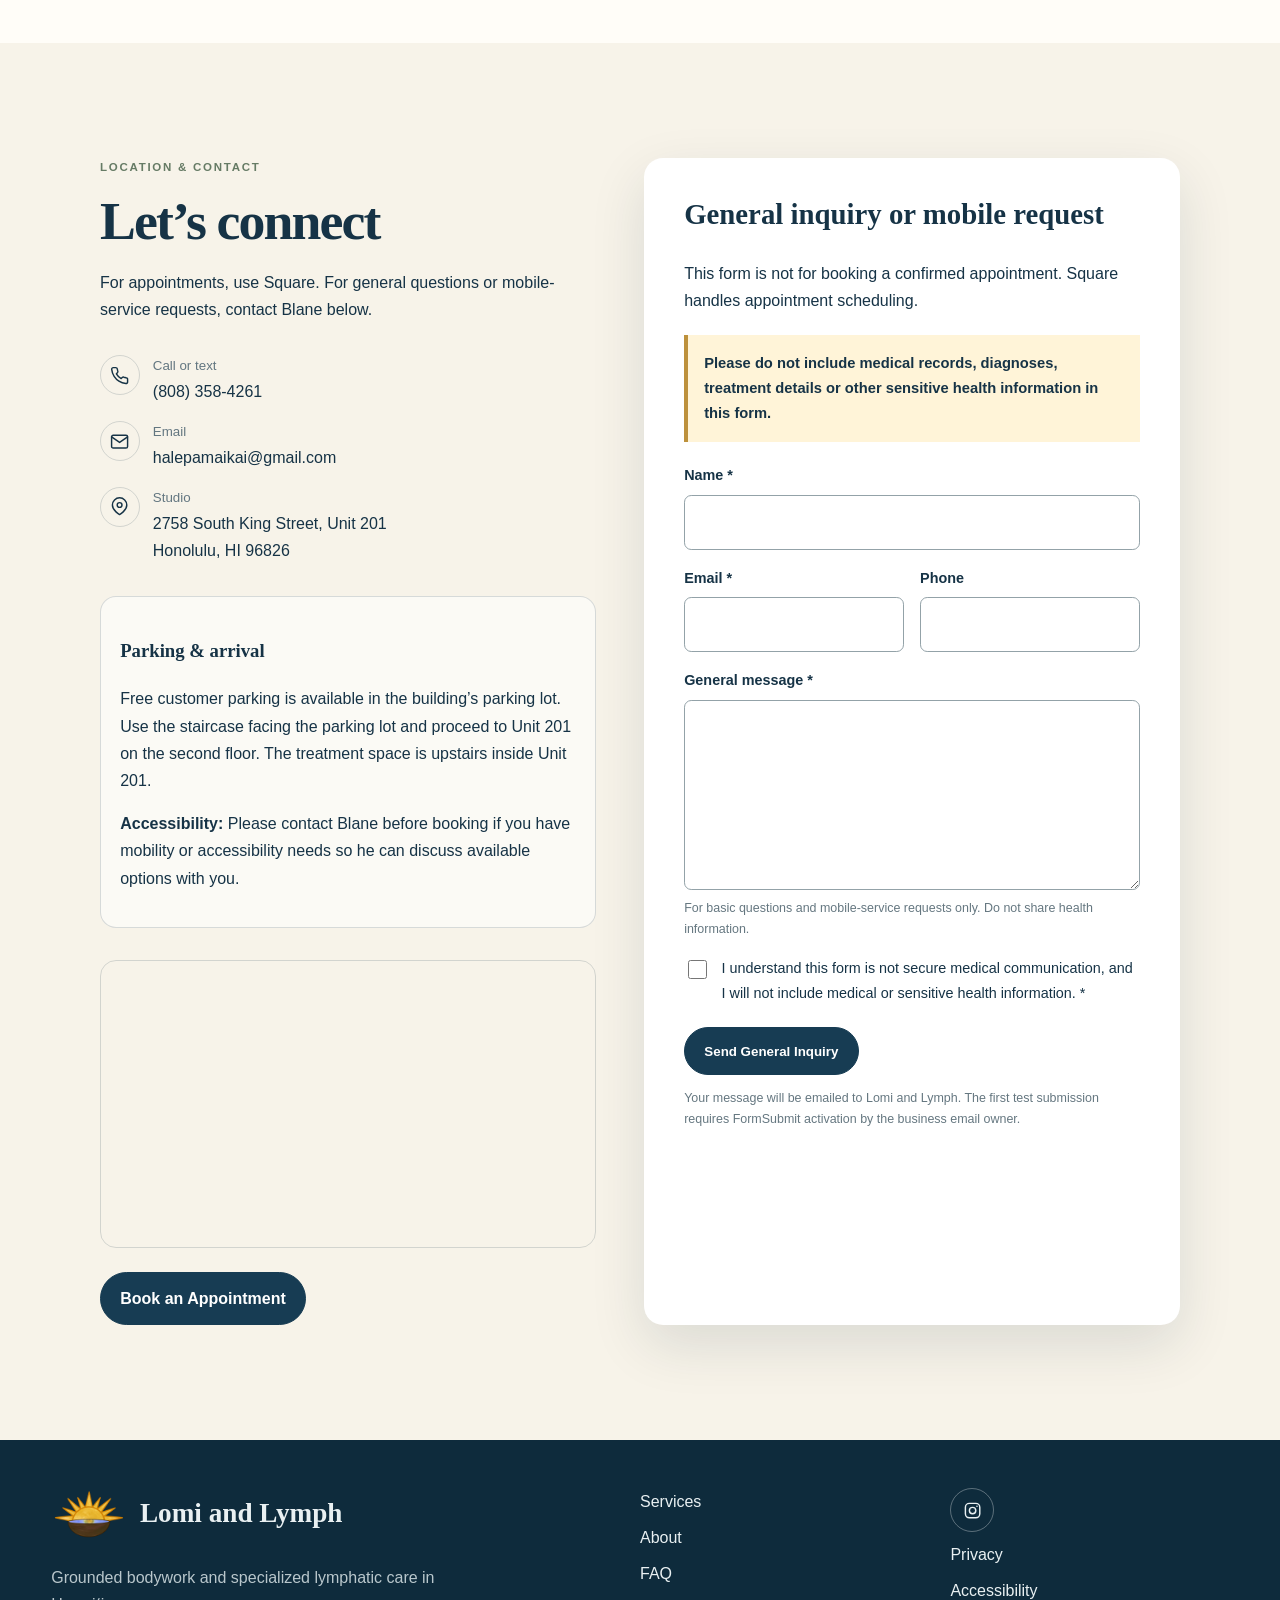
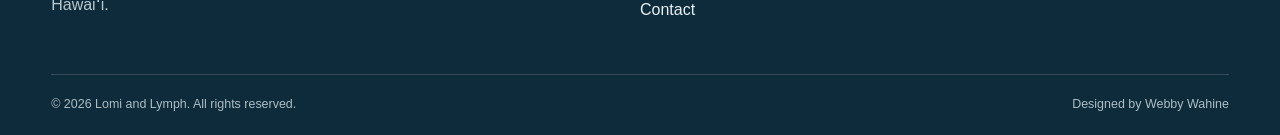
==== commit 3d77364f: "Add files via upload Apply first-round Lomi and Lymph design revisions" ====
--- a/index.html
+++ b/index.html
@@ -15,6 +15,7 @@
   <meta name="theme-color" content="#173c53">
   <link rel="icon" href="assets/images/lomi-and-lymph-logo.png" type="image/png">
   <link rel="stylesheet" href="assets/styles/main.css">
+  <link rel="stylesheet" href="assets/styles/revision-1.css">
   <script defer src="assets/scripts/main.js"></script>
   <script type="application/ld+json">
   {"@context":"https://schema.org","@type":"HealthAndBeautyBusiness","name":"Lomi and Lymph","alternateName":"Hale Pā Maikaʻi","url":"https://www.lomiandlymphhawaii.com/","email":"halepamaikai@gmail.com","telephone":"+1-808-358-4261","address":{"@type":"PostalAddress","streetAddress":"2758 South King Street, Unit 201","addressLocality":"Honolulu","addressRegion":"HI","postalCode":"96826","addressCountry":"US"},"areaServed":["East Honolulu, Oʻahu","South Honolulu, Oʻahu","Hilo, Hawaiʻi"],"sameAs":["https://www.instagram.com/lomi.and.lymph/"]}
@@ -41,7 +42,7 @@
       <div class="hero-inner">
         <p class="eyebrow">Lomilomi · Therapeutic massage · Lymphatic care</p>
         <h1>Aloha</h1>
-        <p class="hero-copy">Rooted in Hawaiʻi, Lomi and Lymph offers intentional bodywork and specialized manual lymphatic drainage with Blane Pomaikaʻi Benevedes.</p>
+        <p class="hero-copy">Welcome to Lomi and Lymph, a lomilomi and manual lymphatic drainage service by Blane Pomaikaʻi Benevedes.</p>
         <div class="actions">
           <a class="button" href="https://pa-maikai.square.site/" target="_blank" rel="noopener noreferrer">Book an Appointment</a>
           <a class="text-link" href="#contact">Request Mobile Service <span aria-hidden="true">→</span></a>
@@ -57,10 +58,10 @@
     <section class="section" id="services">
       <div class="section-heading"><p class="eyebrow">Services</p><h2>Care shaped around your needs</h2><p>Appointments are available at the Honolulu studio and by mobile request. Current availability and pricing are shown on Square.</p></div>
       <div class="service-grid">
-        <article class="service-card"><span class="service-number">01</span><h3>Vodder Manual Lymphatic Drainage</h3><p>A gentle, specialized technique supporting lymphatic flow. Final service description and appointment length are pending client approval.</p><a href="https://pa-maikai.square.site/" target="_blank" rel="noopener noreferrer">View booking details <span aria-hidden="true">↗</span></a></article>
-        <article class="service-card"><span class="service-number">02</span><h3>Ka Lō‘ihi</h3><p>Final service description and appointment length are pending client approval.</p><a href="https://pa-maikai.square.site/" target="_blank" rel="noopener noreferrer">View booking details <span aria-hidden="true">↗</span></a></article>
-        <article class="service-card"><span class="service-number">03</span><h3>Ka Hana Hawai‘i</h3><p>Final service description and appointment length are pending client approval.</p><a href="https://pa-maikai.square.site/" target="_blank" rel="noopener noreferrer">View booking details <span aria-hidden="true">↗</span></a></article>
-        <article class="service-card"><span class="service-number">04</span><h3>Full Body + Facial</h3><p>Final service description and appointment length are pending client approval.</p><a href="https://pa-maikai.square.site/" target="_blank" rel="noopener noreferrer">View booking details <span aria-hidden="true">↗</span></a></article>
+        <article class="service-card"><h3>Vodder Manual Lymphatic Drainage</h3><p>A gentle, specialized technique supporting lymphatic flow. Final service description and appointment length are pending client approval.</p><a class="button service-button" href="https://pa-maikai.square.site/" target="_blank" rel="noopener noreferrer">Book now</a></article>
+        <article class="service-card"><h3>Ka Lō‘ihi</h3><p>Final service description and appointment length are pending client approval.</p><a class="button service-button" href="https://pa-maikai.square.site/" target="_blank" rel="noopener noreferrer">Book now</a></article>
+        <article class="service-card"><h3>Ka Hana Hawai‘i</h3><p>Final service description and appointment length are pending client approval.</p><a class="button service-button" href="https://pa-maikai.square.site/" target="_blank" rel="noopener noreferrer">Book now</a></article>
+        <article class="service-card"><h3>Full Body + Facial</h3><p>Final service description and appointment length are pending client approval.</p><a class="button service-button" href="https://pa-maikai.square.site/" target="_blank" rel="noopener noreferrer">Book now</a></article>
       </div>
       <div class="mobile-panel"><div><p class="eyebrow">Care that travels</p><h3>Mobile services</h3></div><p>Mobile appointments are available in East and South Honolulu, Oʻahu, and Hilo, Hawaiʻi Island. Contact Blane first to request a mobile visit. Travel fees vary by distance and will be confirmed before scheduling.</p><a class="button button-light" href="#contact">Request Mobile Service</a></div>
     </section>
@@ -84,8 +85,13 @@
 
     <section class="contact-section" id="contact"><div class="section contact-grid">
       <div class="contact-info"><p class="eyebrow">Location &amp; contact</p><h2>Let’s connect</h2><p>For appointments, use Square. For general questions or mobile-service requests, contact Blane below.</p>
-        <div class="contact-list"><a href="tel:+18083584261"><span class="icon" aria-hidden="true">T</span><span><small>Call or text</small>(808) 358-4261</span></a><a href="mailto:halepamaikai@gmail.com"><span class="icon" aria-hidden="true">E</span><span><small>Email</small>halepamaikai@gmail.com</span></a><a href="https://www.google.com/maps/search/?api=1&amp;query=2758+South+King+Street+Unit+201+Honolulu+HI+96826" target="_blank" rel="noopener noreferrer"><span class="icon" aria-hidden="true">L</span><span><small>Studio</small>2758 South King Street, Unit 201<br>Honolulu, HI 96826</span></a></div>
+        <div class="contact-list">
+          <a href="tel:+18083584261"><span class="icon" aria-hidden="true"><svg viewBox="0 0 24 24"><path d="M22 16.92v3a2 2 0 0 1-2.18 2 19.79 19.79 0 0 1-8.63-3.07 19.5 19.5 0 0 1-6-6A19.79 19.79 0 0 1 2.12 4.18 2 2 0 0 1 4.11 2h3a2 2 0 0 1 2 1.72c.12.9.33 1.78.62 2.63a2 2 0 0 1-.45 2.11L8 9.73a16 16 0 0 0 6 6l1.27-1.27a2 2 0 0 1 2.11-.45c.85.29 1.73.5 2.63.62A2 2 0 0 1 22 16.92z"/></svg></span><span><small>Call or text</small>(808) 358-4261</span></a>
+          <a href="mailto:halepamaikai@gmail.com"><span class="icon" aria-hidden="true"><svg viewBox="0 0 24 24"><path d="M4 4h16a2 2 0 0 1 2 2v12a2 2 0 0 1-2 2H4a2 2 0 0 1-2-2V6a2 2 0 0 1 2-2z"/><path d="m22 6-10 7L2 6"/></svg></span><span><small>Email</small>halepamaikai@gmail.com</span></a>
+          <a href="https://www.google.com/maps/search/?api=1&amp;query=2758+South+King+Street+Unit+201+Honolulu+HI+96826" target="_blank" rel="noopener noreferrer"><span class="icon" aria-hidden="true"><svg viewBox="0 0 24 24"><path d="M21 10c0 7-9 12-9 12S3 17 3 10a9 9 0 1 1 18 0z"/><circle cx="12" cy="10" r="3"/></svg></span><span><small>Studio</small>2758 South King Street, Unit 201<br>Honolulu, HI 96826</span></a>
+        </div>
         <div class="arrival"><h3>Parking &amp; arrival</h3><p>Free customer parking is available in the building’s parking lot. Use the staircase facing the parking lot and proceed to Unit 201 on the second floor. The treatment space is upstairs inside Unit 201.</p><p><strong>Accessibility:</strong> Please contact Blane before booking if you have mobility or accessibility needs so he can discuss available options with you.</p></div>
+        <iframe class="map contact-map" title="Map showing 2758 South King Street in Honolulu" loading="lazy" referrerpolicy="no-referrer-when-downgrade" src="https://www.google.com/maps?q=2758+South+King+Street+Honolulu+HI+96826&amp;output=embed"></iframe>
         <a class="button" href="https://pa-maikai.square.site/" target="_blank" rel="noopener noreferrer">Book an Appointment</a>
       </div>
       <div class="form-card"><h3>General inquiry or mobile request</h3><p>This form is not for booking a confirmed appointment. Square handles appointment scheduling.</p>
@@ -103,9 +109,9 @@
           <p class="form-note">Your message will be emailed to Lomi and Lymph. The first test submission requires FormSubmit activation by the business email owner.</p>
         </form>
       </div>
-    </div><iframe class="map" title="Map showing 2758 South King Street in Honolulu" loading="lazy" referrerpolicy="no-referrer-when-downgrade" src="https://www.google.com/maps?q=2758+South+King+Street+Honolulu+HI+96826&amp;output=embed"></iframe></section>
+    </div></section>
   </main>
 
-  <footer class="site-footer"><div class="footer-main"><div><a class="footer-brand" href="#top">Lomi and Lymph</a><p>Grounded bodywork and specialized lymphatic care in Hawaiʻi.</p></div><nav aria-label="Footer navigation"><a href="#services">Services</a><a href="#about">About</a><a href="#faq">FAQ</a><a href="#contact">Contact</a></nav><div><a href="https://www.instagram.com/lomi.and.lymph/" target="_blank" rel="noopener noreferrer">Instagram @lomi.and.lymph</a><a href="privacy.html">Privacy</a><a href="accessibility.html">Accessibility</a></div></div><div class="footer-bottom"><span>© <span data-year></span> Lomi and Lymph. All rights reserved.</span><a href="https://www.webbywahine.com/" target="_blank" rel="noopener noreferrer">Designed by Webby Wahine</a></div></footer>
+  <footer class="site-footer"><div class="footer-main"><div><a class="footer-brand" href="#top"><img src="assets/images/lomi-and-lymph-logo.png" width="76" height="51" alt=""><span>Lomi and Lymph</span></a><p>Grounded bodywork and specialized lymphatic care in Hawaiʻi.</p></div><nav aria-label="Footer navigation"><a href="#services">Services</a><a href="#about">About</a><a href="#faq">FAQ</a><a href="#contact">Contact</a></nav><div><a class="instagram-link" href="https://www.instagram.com/lomi.and.lymph/" target="_blank" rel="noopener noreferrer" aria-label="Lomi and Lymph on Instagram"><svg viewBox="0 0 24 24" aria-hidden="true"><rect x="3" y="3" width="18" height="18" rx="5"/><circle cx="12" cy="12" r="4"/><circle cx="17.5" cy="6.5" r="1" class="icon-fill"/></svg></a><a href="privacy.html">Privacy</a><a href="accessibility.html">Accessibility</a></div></div><div class="footer-bottom"><span>© <span data-year></span> Lomi and Lymph. All rights reserved.</span><a href="https://www.webbywahine.com/" target="_blank" rel="noopener noreferrer">Designed by Webby Wahine</a></div></footer>
 </body>
 </html>
--- a/assets/styles/revision-1.css
+++ b/assets/styles/revision-1.css
@@ -0,0 +1,100 @@
+/* Revision 1: service layout, contact map and footer refinements */
+.service-grid {
+  grid-template-columns: 1fr;
+  gap: 1.25rem;
+}
+
+.service-card {
+  min-height: 0;
+  padding: clamp(1.5rem, 3vw, 2.25rem);
+}
+
+.service-card h3 {
+  margin: 0 0 1rem;
+}
+
+.service-card p {
+  margin: 0 0 1.5rem;
+}
+
+.service-card .service-button {
+  width: fit-content;
+  margin-top: auto;
+  padding-inline: 1.5rem;
+  color: #fff;
+  text-decoration: none;
+}
+
+.contact-info h2 {
+  white-space: normal;
+}
+
+.contact-list .icon svg,
+.instagram-link svg {
+  width: 1.2rem;
+  height: 1.2rem;
+  fill: none;
+  stroke: currentColor;
+  stroke-width: 1.8;
+  stroke-linecap: round;
+  stroke-linejoin: round;
+}
+
+.contact-map {
+  height: 18rem;
+  margin: 0 0 1.5rem;
+  border: 1px solid var(--line);
+  border-radius: 1rem;
+}
+
+.site-footer a {
+  text-decoration: none;
+}
+
+.footer-brand {
+  display: inline-flex;
+  align-items: center;
+  gap: .8rem;
+}
+
+.footer-brand img {
+  width: 4.75rem;
+  height: 3.2rem;
+  object-fit: contain;
+}
+
+.instagram-link {
+  display: grid;
+  place-items: center;
+  width: 2.75rem;
+  height: 2.75rem;
+  border: 1px solid rgba(255,255,255,.32);
+  border-radius: 50%;
+}
+
+.instagram-link .icon-fill {
+  fill: currentColor;
+  stroke: none;
+}
+
+.site-footer a:hover,
+.site-footer a:focus-visible {
+  color: #dfbd77;
+}
+
+@media (min-width: 700px) {
+  .service-grid {
+    grid-template-columns: repeat(2, minmax(0, 1fr));
+  }
+}
+
+@media (min-width: 900px) {
+  .contact-grid {
+    grid-template-columns: minmax(0, 1fr) minmax(0, 1.08fr);
+  }
+
+  .contact-info h2 {
+    white-space: nowrap;
+    font-size: clamp(3rem, 4.2vw, 4.25rem);
+  }
+}
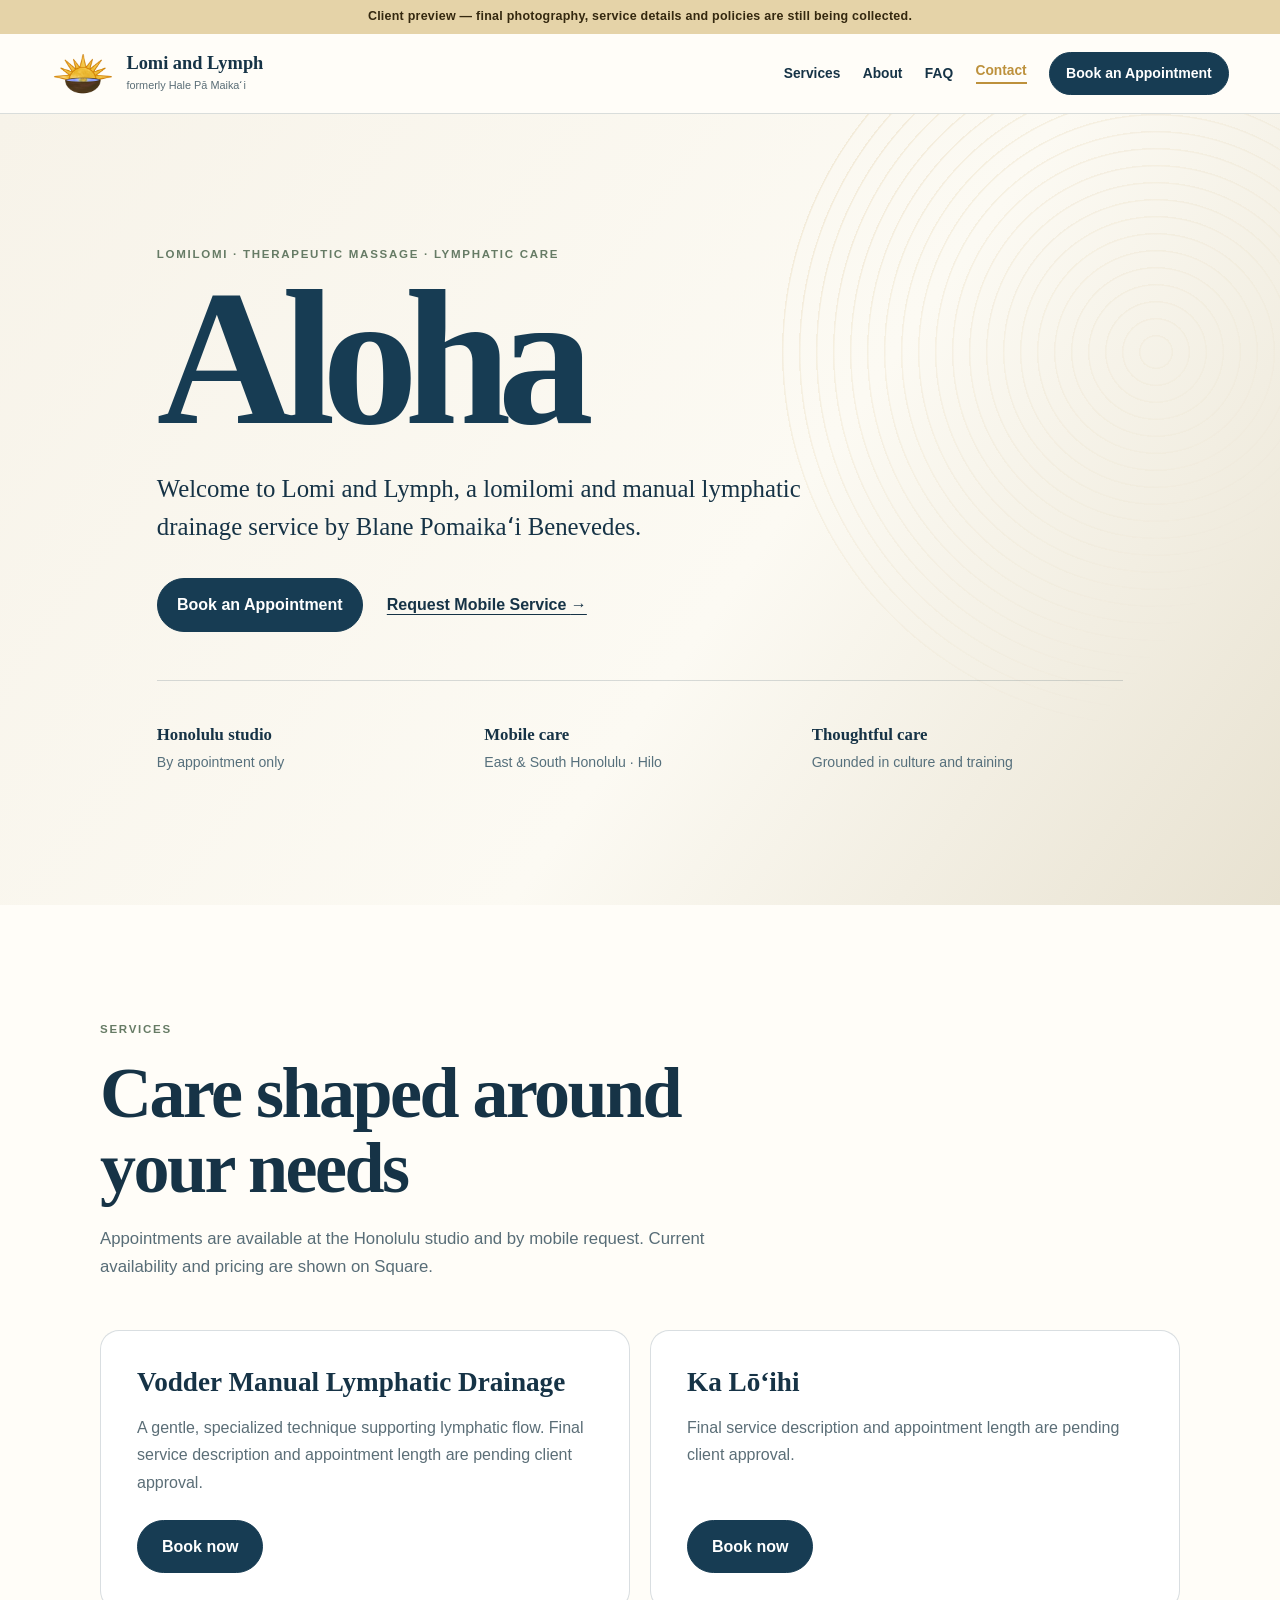
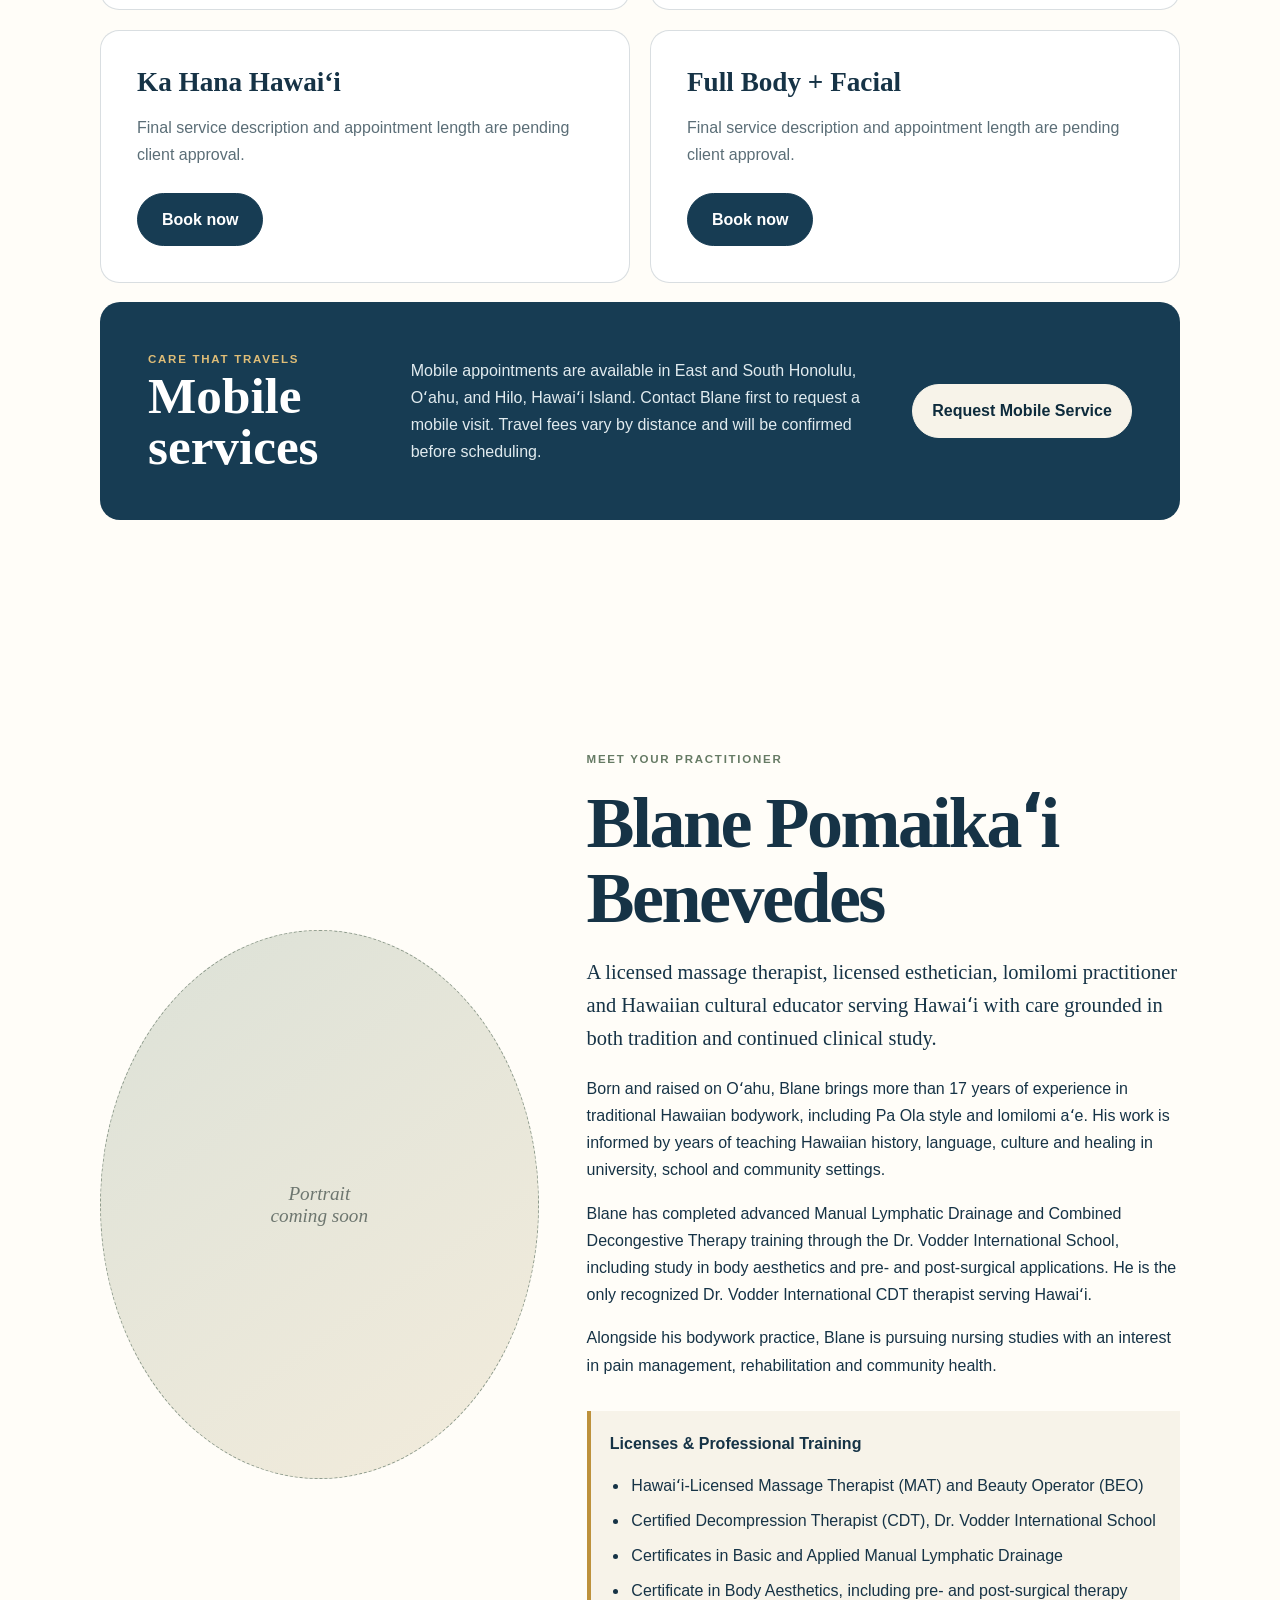
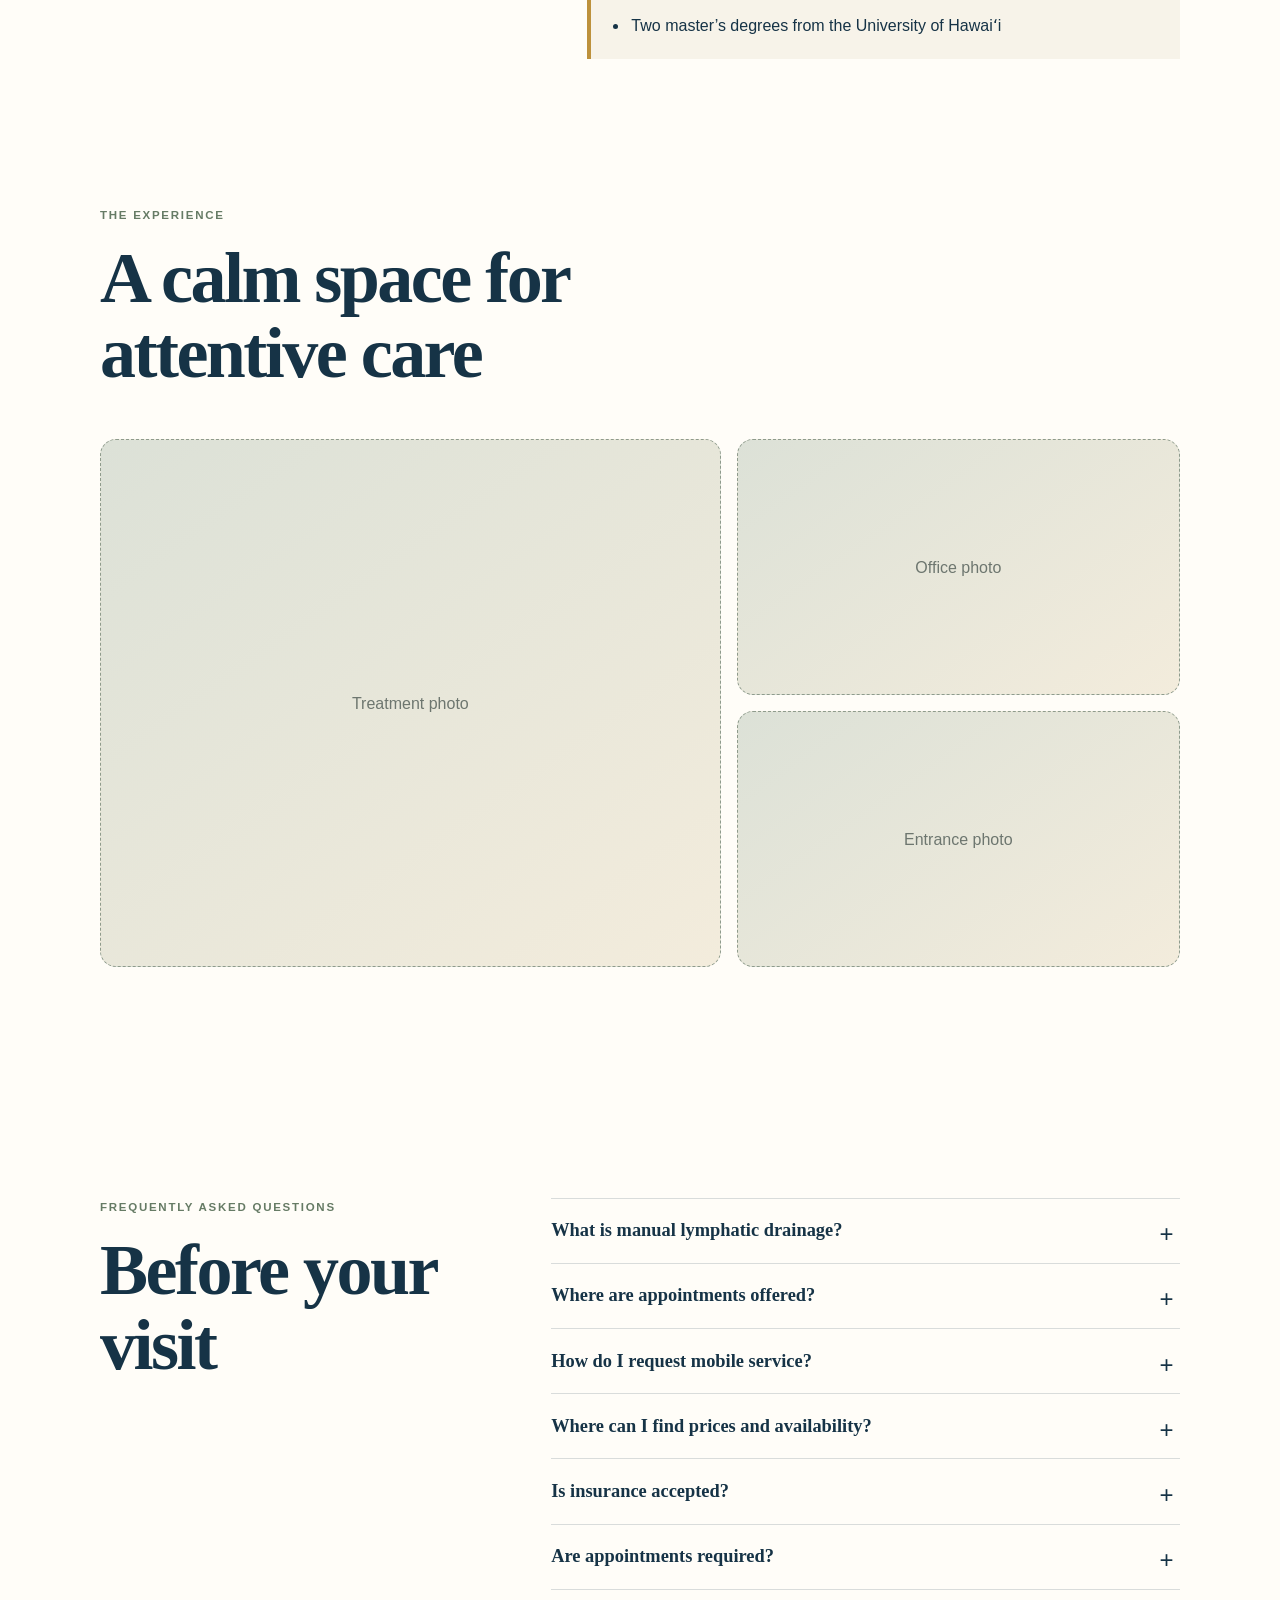
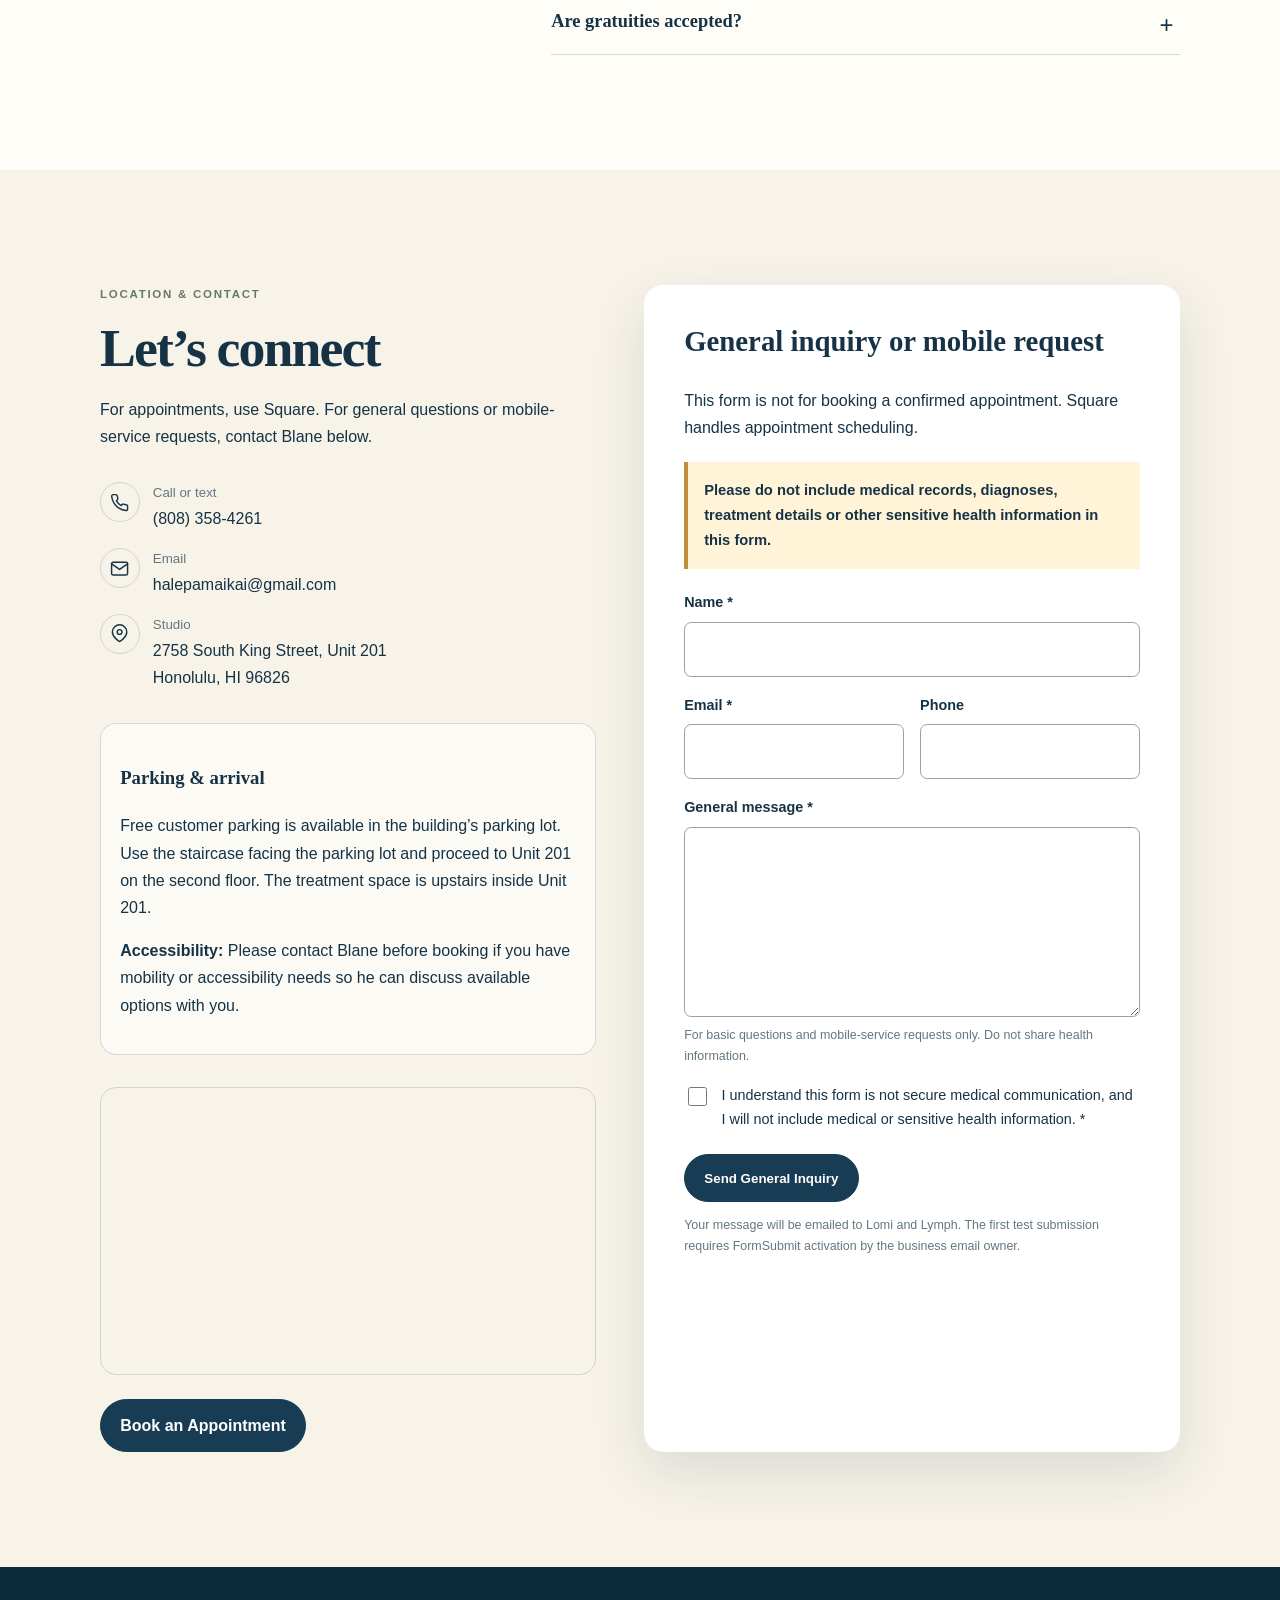
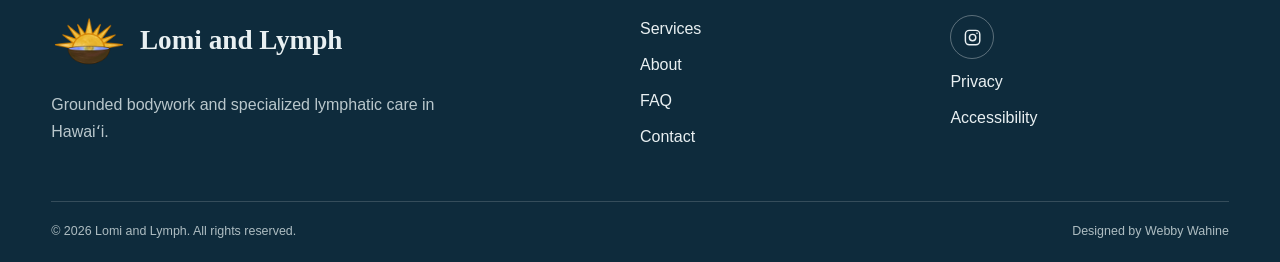
==== commit e9fc05eb: "Add files via upload Fix navigation and add professional credentials" ====
--- a/index.html
+++ b/index.html
@@ -68,7 +68,7 @@
 
     <section class="section about" id="about">
       <div class="portrait-placeholder" role="img" aria-label="Professional portrait of Blane Pomaikaʻi Benevedes will be added here"><span>Portrait<br>coming soon</span></div>
-      <div class="about-copy"><p class="eyebrow">Meet your practitioner</p><h2>Blane Pomaikaʻi Benevedes</h2><p class="lead">A licensed massage therapist, licensed esthetician, lomilomi practitioner and Hawaiian cultural educator serving Hawaiʻi with care grounded in both tradition and continued clinical study.</p><p>Born and raised on Oʻahu, Blane brings more than 17 years of experience in traditional Hawaiian bodywork, including Pa Ola style and lomilomi aʻe. His work is informed by years of teaching Hawaiian history, language, culture and healing in university, school and community settings.</p><p>Blane has completed advanced Manual Lymphatic Drainage and Combined Decongestive Therapy training through the Dr. Vodder International School, including study in body aesthetics and pre- and post-surgical applications. He is the only recognized Dr. Vodder International CDT therapist serving Hawaiʻi.</p><p>Alongside his bodywork practice, Blane is pursuing nursing studies with an interest in pain management, rehabilitation and community health.</p><div class="credential-note"><strong>Credentials</strong><span>Full credential titles will be verified against Blane’s current records before launch. License numbers will not be published.</span></div></div>
+      <div class="about-copy"><p class="eyebrow">Meet your practitioner</p><h2>Blane Pomaikaʻi Benevedes</h2><p class="lead">A licensed massage therapist, licensed esthetician, lomilomi practitioner and Hawaiian cultural educator serving Hawaiʻi with care grounded in both tradition and continued clinical study.</p><p>Born and raised on Oʻahu, Blane brings more than 17 years of experience in traditional Hawaiian bodywork, including Pa Ola style and lomilomi aʻe. His work is informed by years of teaching Hawaiian history, language, culture and healing in university, school and community settings.</p><p>Blane has completed advanced Manual Lymphatic Drainage and Combined Decongestive Therapy training through the Dr. Vodder International School, including study in body aesthetics and pre- and post-surgical applications. He is the only recognized Dr. Vodder International CDT therapist serving Hawaiʻi.</p><p>Alongside his bodywork practice, Blane is pursuing nursing studies with an interest in pain management, rehabilitation and community health.</p><div class="credential-note"><strong>Licenses &amp; Professional Training</strong><ul><li>Hawaiʻi-Licensed Massage Therapist (MAT) and Beauty Operator (BEO)</li><li>Certified Decompression Therapist (CDT), Dr. Vodder International School</li><li>Certificates in Basic and Applied Manual Lymphatic Drainage</li><li>Certificate in Body Aesthetics, including pre- and post-surgical therapy</li><li>Two master’s degrees from the University of Hawaiʻi</li></ul></div></div>
     </section>
 
     <section class="gallery section" aria-labelledby="gallery-title"><div class="section-heading"><p class="eyebrow">The experience</p><h2 id="gallery-title">A calm space for attentive care</h2></div><div class="photo-grid"><div class="photo-placeholder wide" role="img" aria-label="Treatment photograph will be added here">Treatment photo</div><div class="photo-placeholder" role="img" aria-label="Office photograph will be added here">Office photo</div><div class="photo-placeholder" role="img" aria-label="Entrance photograph will be added here">Entrance photo</div></div></section>
--- a/assets/styles/revision-1.css
+++ b/assets/styles/revision-1.css
@@ -1,7 +1,93 @@
 /* Revision 1: service layout, contact map and footer refinements */
+@media (max-width: 899px) {
+  .site-header {
+    isolation: isolate;
+  }
+
+  .site-nav,
+  .site-nav.open {
+    position: absolute;
+    top: 100%;
+    right: 0;
+    bottom: auto;
+    left: 0;
+    z-index: 100;
+    width: 100%;
+    overflow-y: auto;
+    overscroll-behavior: contain;
+    padding: 2rem clamp(1.25rem, 6vw, 2.5rem) 3rem;
+    background: var(--white);
+    border-top: 1px solid var(--line);
+    box-shadow: 0 24px 48px rgba(14, 43, 60, .18);
+  }
+
+  .site-nav {
+    display: none;
+  }
+
+  .site-nav.open {
+    display: grid;
+    align-content: start;
+    gap: 0;
+  }
+
+  .site-nav.open > a:not(.button) {
+    display: block;
+    padding: 1rem 0;
+    border-bottom: 1px solid var(--line);
+    font-size: clamp(1.45rem, 7vw, 2rem);
+    line-height: 1.2;
+  }
+
+  .site-nav.open .button {
+    width: 100%;
+    margin-top: 1.5rem;
+  }
+
+  .menu-button[aria-expanded="true"] span:nth-of-type(2) {
+    transform: translateY(7px) rotate(45deg);
+  }
+
+  .menu-button[aria-expanded="true"] span:nth-of-type(3) {
+    opacity: 0;
+  }
+
+  .menu-button[aria-expanded="true"] span:nth-of-type(4) {
+    transform: translateY(-7px) rotate(-45deg);
+  }
+
+  .menu-button span:not(.sr-only) {
+    transition: transform .2s ease, opacity .2s ease;
+  }
+}
+
 .service-grid {
   grid-template-columns: 1fr;
   gap: 1.25rem;
+}
+
+.site-nav a[aria-current="true"]:not(.button) {
+  color: var(--gold);
+}
+
+.site-nav a[aria-current="true"]:not(.button)::after {
+  content: '';
+  display: block;
+  width: 100%;
+  height: 2px;
+  margin-top: .25rem;
+  background: currentColor;
+}
+
+.credential-note ul {
+  display: grid;
+  gap: .5rem;
+  margin: .5rem 0 0;
+  padding-left: 1.2rem;
+}
+
+.credential-note li {
+  padding-left: .15rem;
 }
 
 .service-card {
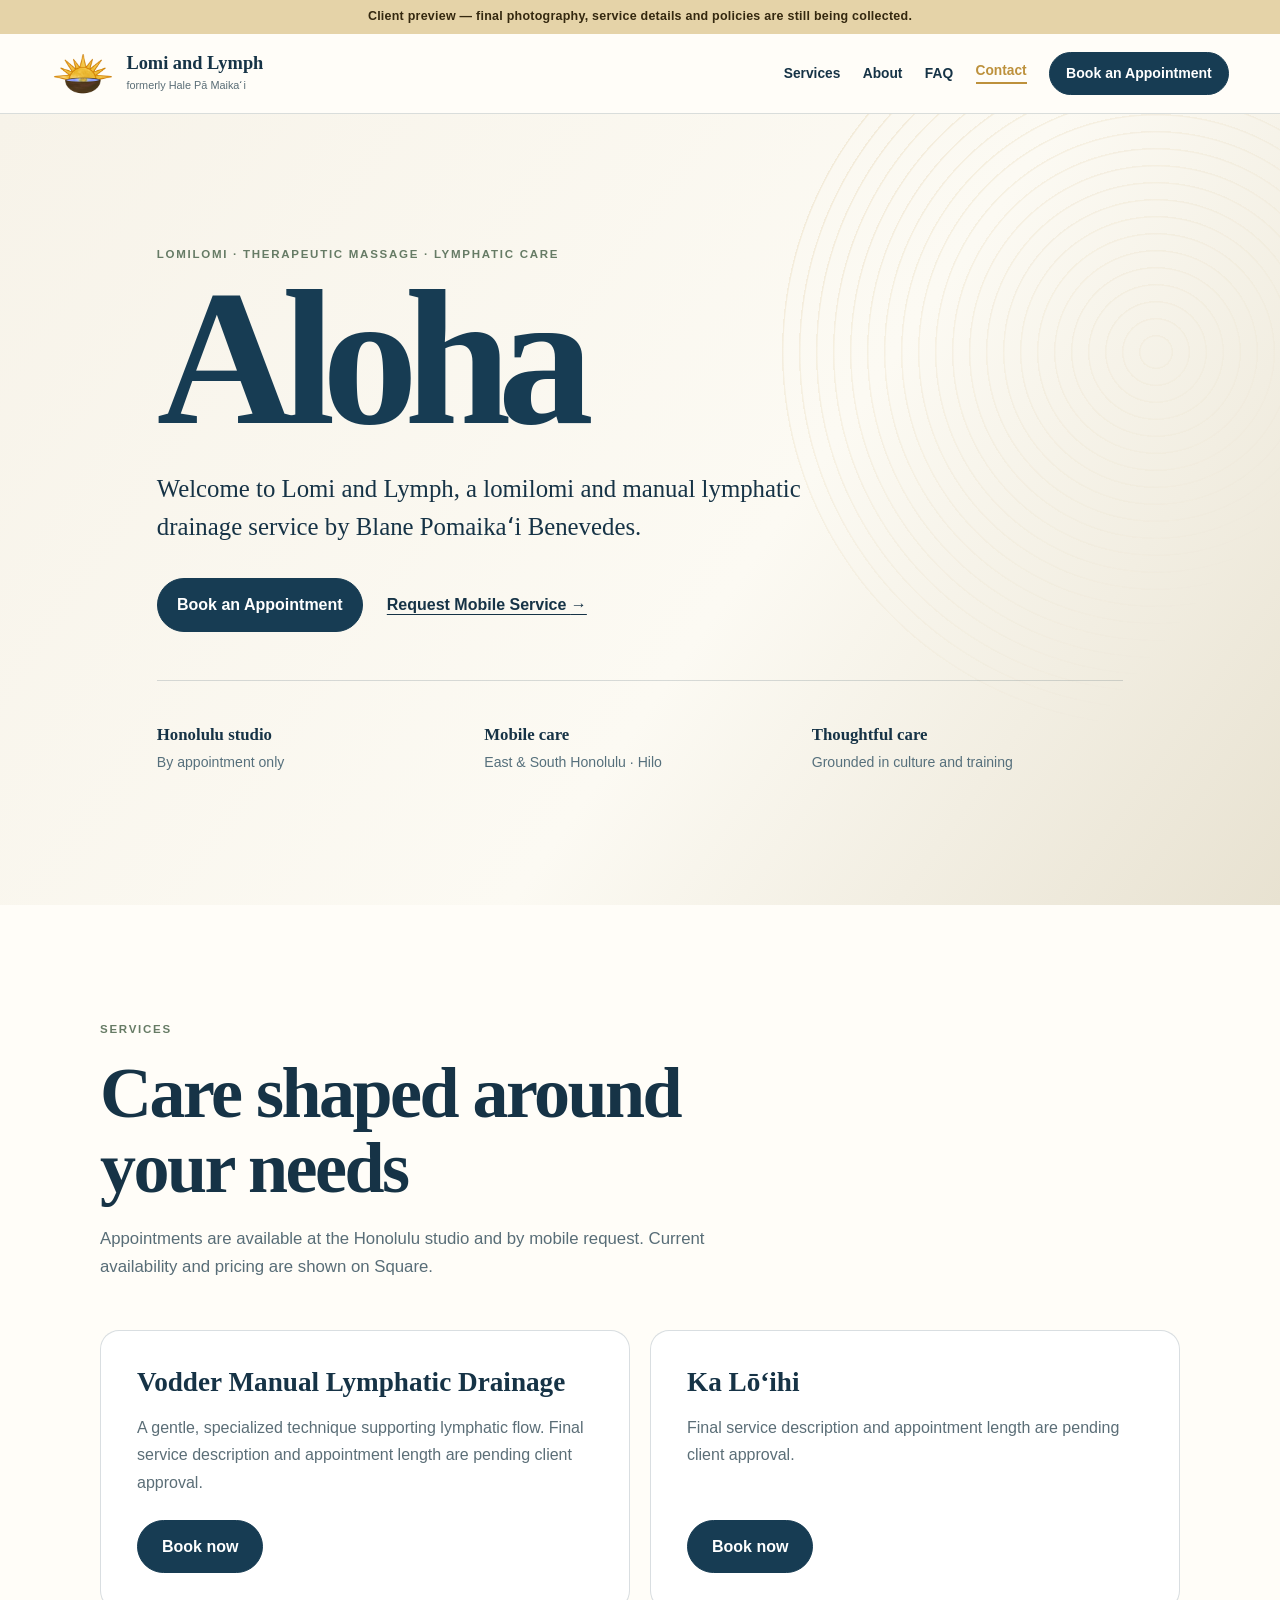
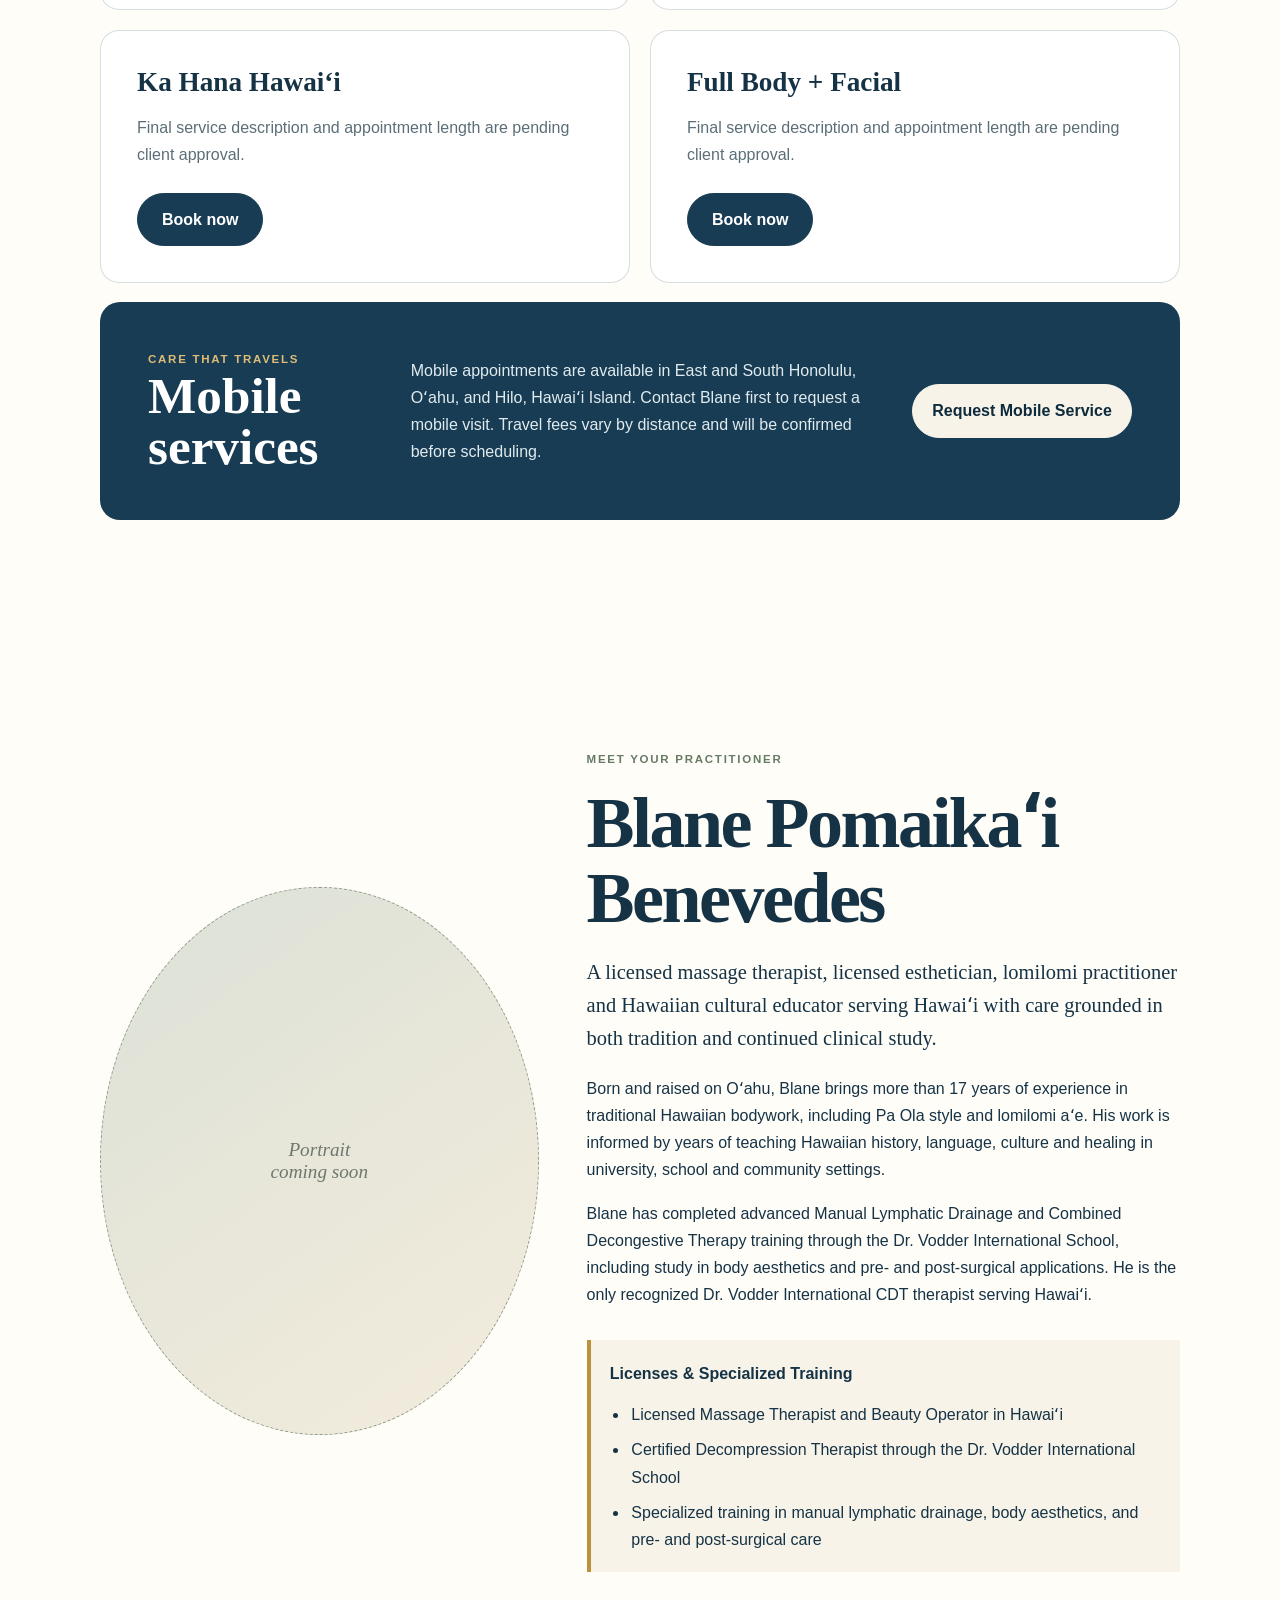
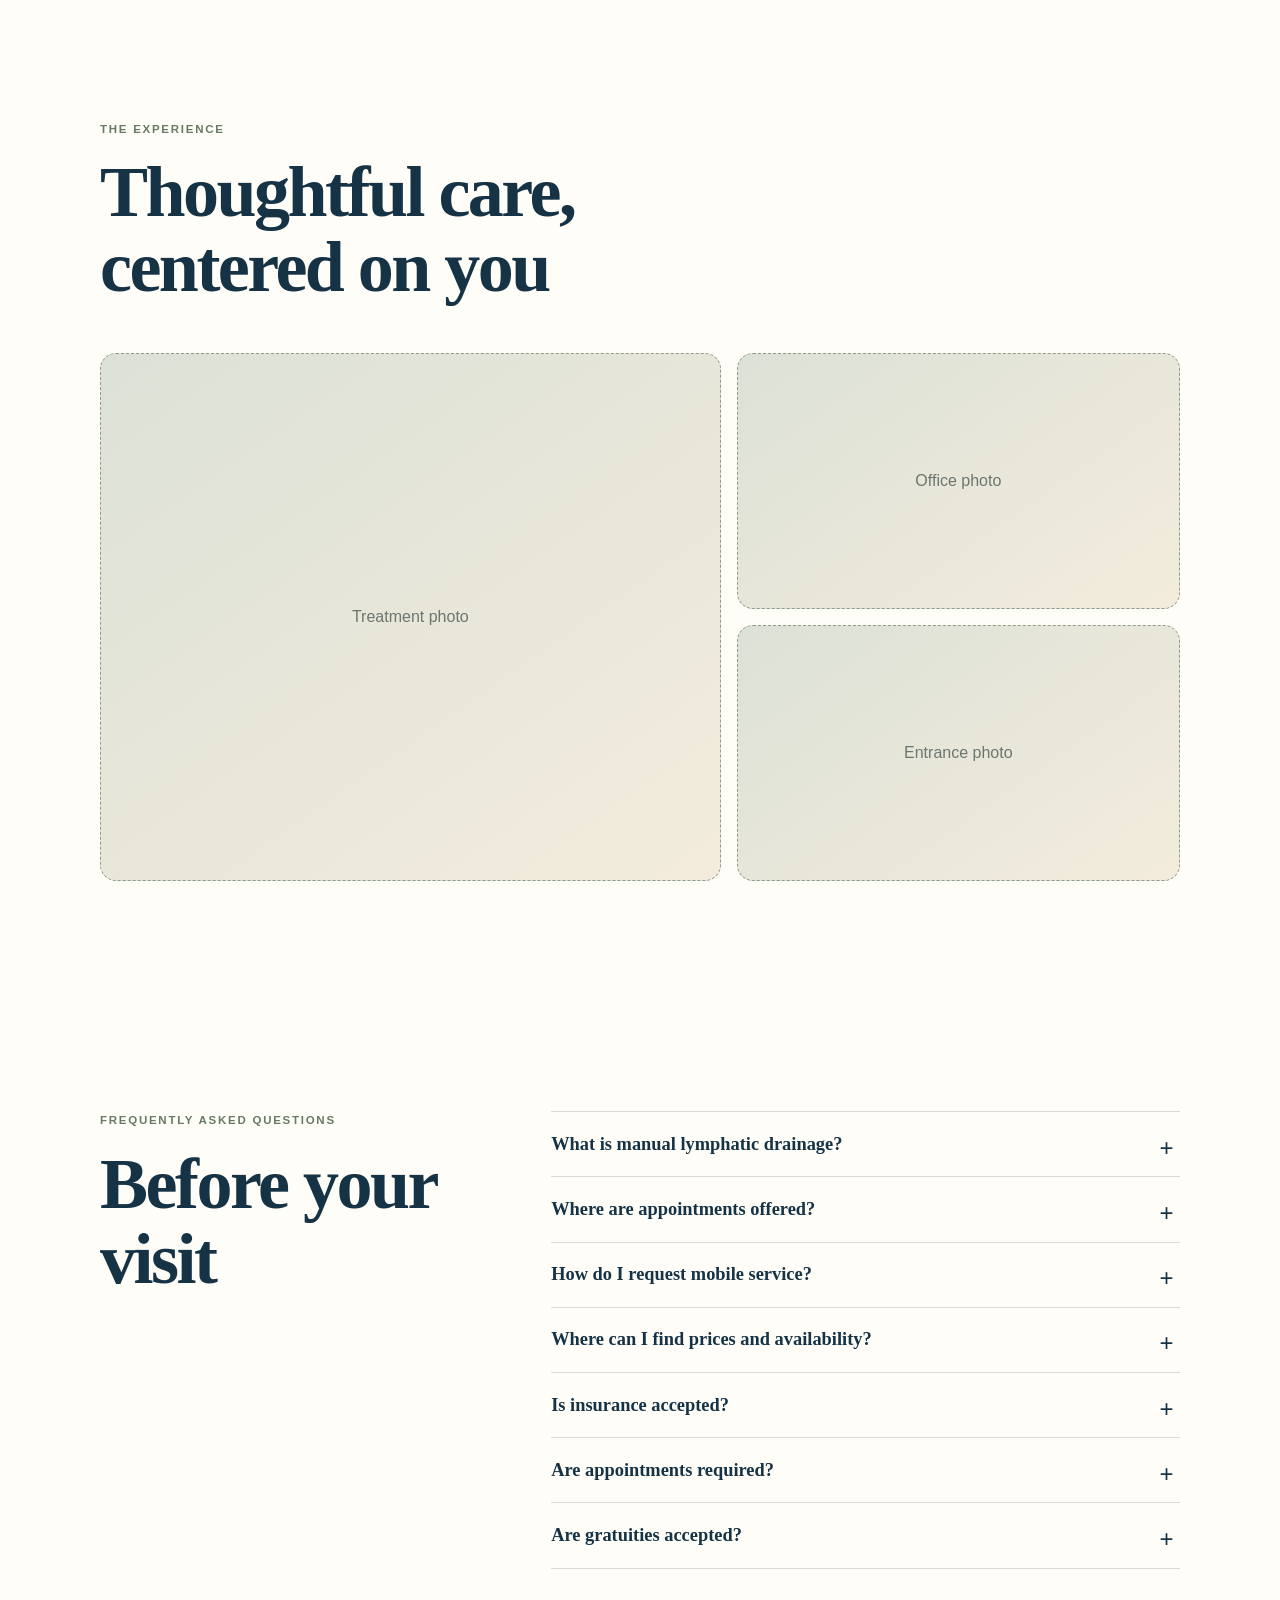
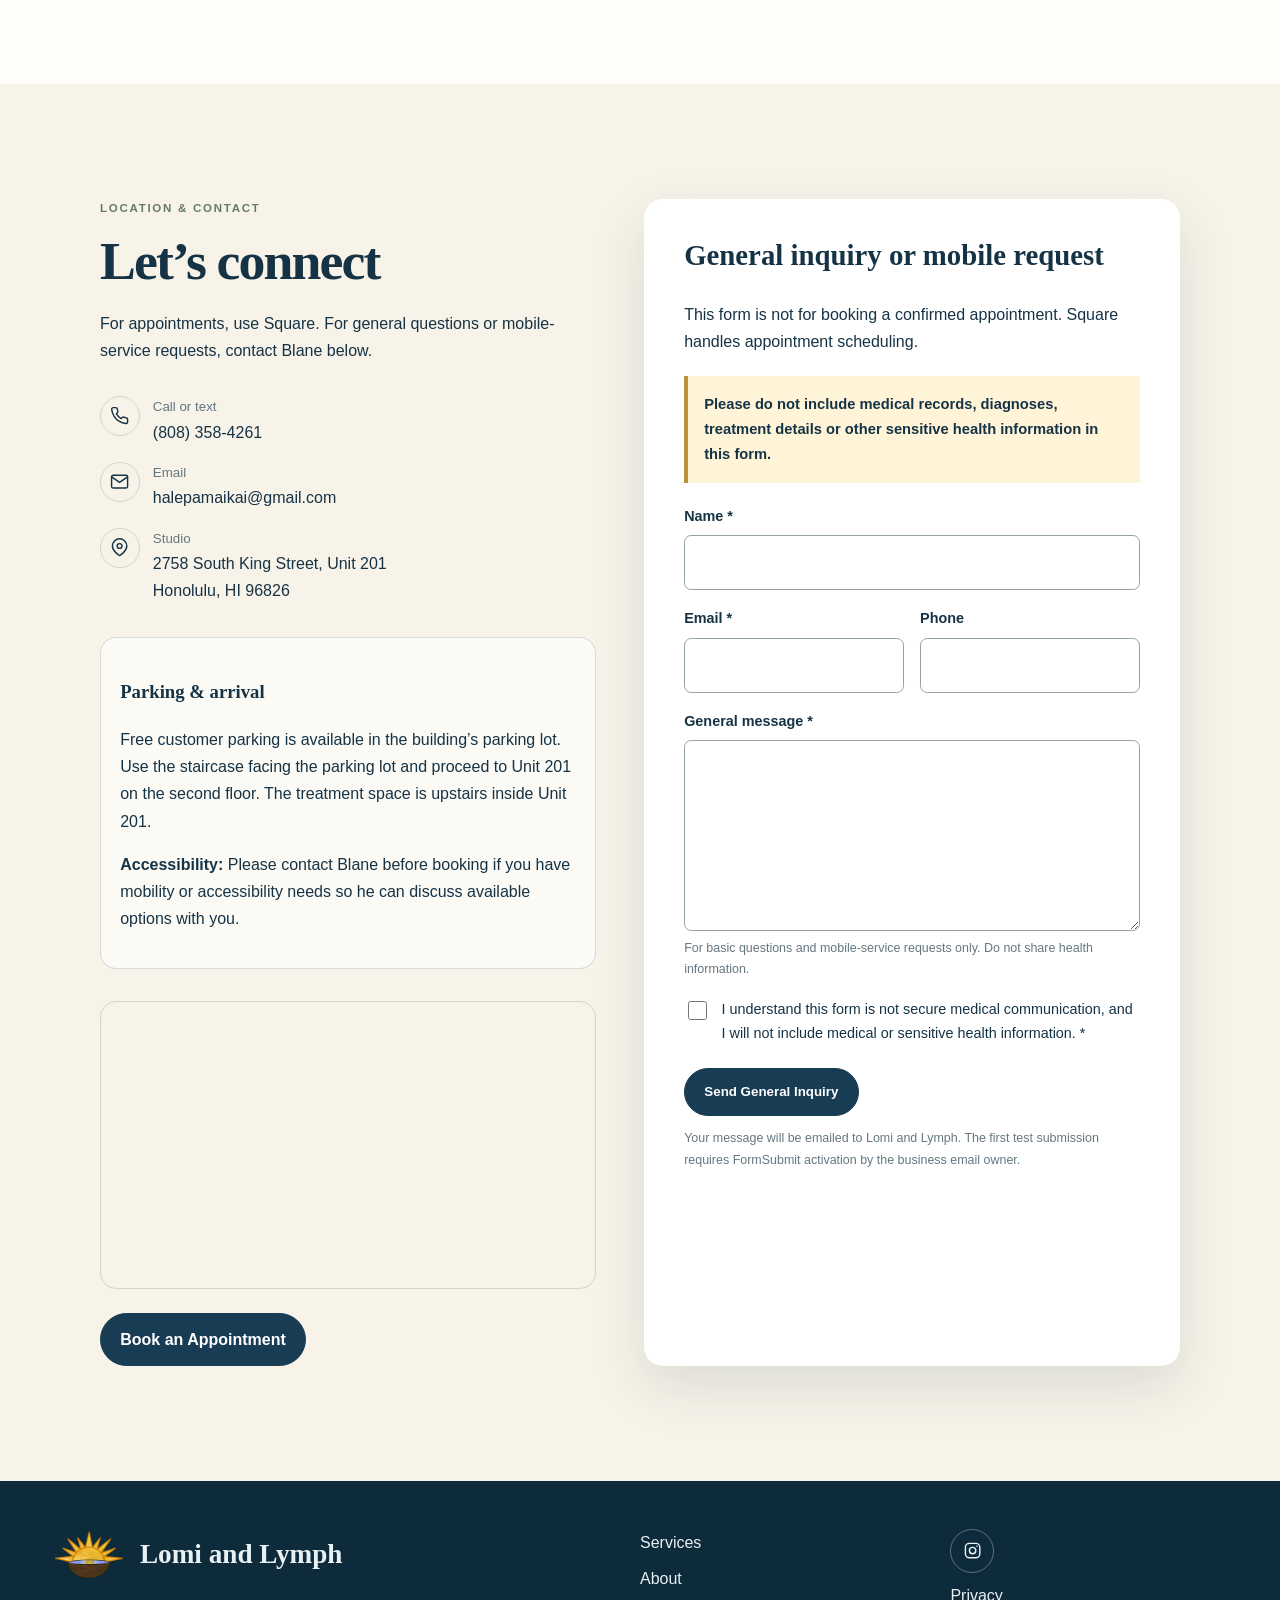
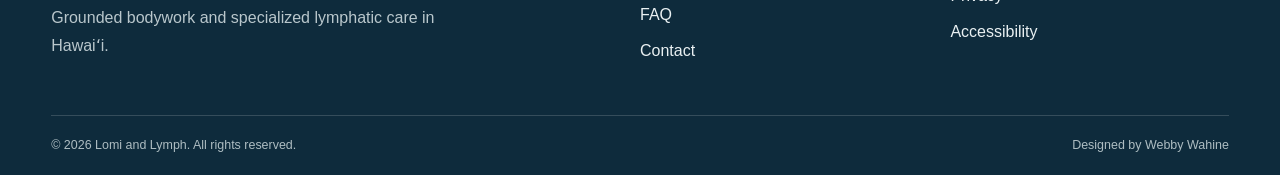
==== commit 4fca560a: "Add files via upload Simplify credentials and refine mobile navigation" ====
--- a/index.html
+++ b/index.html
@@ -68,10 +68,10 @@
 
     <section class="section about" id="about">
       <div class="portrait-placeholder" role="img" aria-label="Professional portrait of Blane Pomaikaʻi Benevedes will be added here"><span>Portrait<br>coming soon</span></div>
-      <div class="about-copy"><p class="eyebrow">Meet your practitioner</p><h2>Blane Pomaikaʻi Benevedes</h2><p class="lead">A licensed massage therapist, licensed esthetician, lomilomi practitioner and Hawaiian cultural educator serving Hawaiʻi with care grounded in both tradition and continued clinical study.</p><p>Born and raised on Oʻahu, Blane brings more than 17 years of experience in traditional Hawaiian bodywork, including Pa Ola style and lomilomi aʻe. His work is informed by years of teaching Hawaiian history, language, culture and healing in university, school and community settings.</p><p>Blane has completed advanced Manual Lymphatic Drainage and Combined Decongestive Therapy training through the Dr. Vodder International School, including study in body aesthetics and pre- and post-surgical applications. He is the only recognized Dr. Vodder International CDT therapist serving Hawaiʻi.</p><p>Alongside his bodywork practice, Blane is pursuing nursing studies with an interest in pain management, rehabilitation and community health.</p><div class="credential-note"><strong>Licenses &amp; Professional Training</strong><ul><li>Hawaiʻi-Licensed Massage Therapist (MAT) and Beauty Operator (BEO)</li><li>Certified Decompression Therapist (CDT), Dr. Vodder International School</li><li>Certificates in Basic and Applied Manual Lymphatic Drainage</li><li>Certificate in Body Aesthetics, including pre- and post-surgical therapy</li><li>Two master’s degrees from the University of Hawaiʻi</li></ul></div></div>
+      <div class="about-copy"><p class="eyebrow">Meet your practitioner</p><h2>Blane Pomaikaʻi Benevedes</h2><p class="lead">A licensed massage therapist, licensed esthetician, lomilomi practitioner and Hawaiian cultural educator serving Hawaiʻi with care grounded in both tradition and continued clinical study.</p><p>Born and raised on Oʻahu, Blane brings more than 17 years of experience in traditional Hawaiian bodywork, including Pa Ola style and lomilomi aʻe. His work is informed by years of teaching Hawaiian history, language, culture and healing in university, school and community settings.</p><p>Blane has completed advanced Manual Lymphatic Drainage and Combined Decongestive Therapy training through the Dr. Vodder International School, including study in body aesthetics and pre- and post-surgical applications. He is the only recognized Dr. Vodder International CDT therapist serving Hawaiʻi.</p><div class="credential-note"><strong>Licenses &amp; Specialized Training</strong><ul><li>Licensed Massage Therapist and Beauty Operator in Hawaiʻi</li><li>Certified Decompression Therapist through the Dr. Vodder International School</li><li>Specialized training in manual lymphatic drainage, body aesthetics, and pre- and post-surgical care</li></ul></div></div>
     </section>
 
-    <section class="gallery section" aria-labelledby="gallery-title"><div class="section-heading"><p class="eyebrow">The experience</p><h2 id="gallery-title">A calm space for attentive care</h2></div><div class="photo-grid"><div class="photo-placeholder wide" role="img" aria-label="Treatment photograph will be added here">Treatment photo</div><div class="photo-placeholder" role="img" aria-label="Office photograph will be added here">Office photo</div><div class="photo-placeholder" role="img" aria-label="Entrance photograph will be added here">Entrance photo</div></div></section>
+    <section class="gallery section" aria-labelledby="gallery-title"><div class="section-heading"><p class="eyebrow">The experience</p><h2 id="gallery-title">Thoughtful care, centered on you</h2></div><div class="photo-grid"><div class="photo-placeholder wide" role="img" aria-label="Treatment photograph will be added here">Treatment photo</div><div class="photo-placeholder" role="img" aria-label="Office photograph will be added here">Office photo</div><div class="photo-placeholder" role="img" aria-label="Entrance photograph will be added here">Entrance photo</div></div></section>
 
     <section class="section faq" id="faq"><div class="section-heading"><p class="eyebrow">Frequently asked questions</p><h2>Before your visit</h2></div><div class="accordion">
       <details><summary>What is manual lymphatic drainage?</summary><p>Manual lymphatic drainage is a gentle, specialized hands-on technique. Your Square booking details and a conversation with Blane can help determine which service is appropriate for you.</p></details>
--- a/assets/styles/revision-1.css
+++ b/assets/styles/revision-1.css
@@ -34,9 +34,13 @@
   .site-nav.open > a:not(.button) {
     display: block;
     padding: 1rem 0;
-    border-bottom: 1px solid var(--line);
+    border-bottom: 0;
     font-size: clamp(1.45rem, 7vw, 2rem);
     line-height: 1.2;
+  }
+
+  .site-nav a[aria-current="true"]:not(.button)::after {
+    display: none;
   }
 
   .site-nav.open .button {
